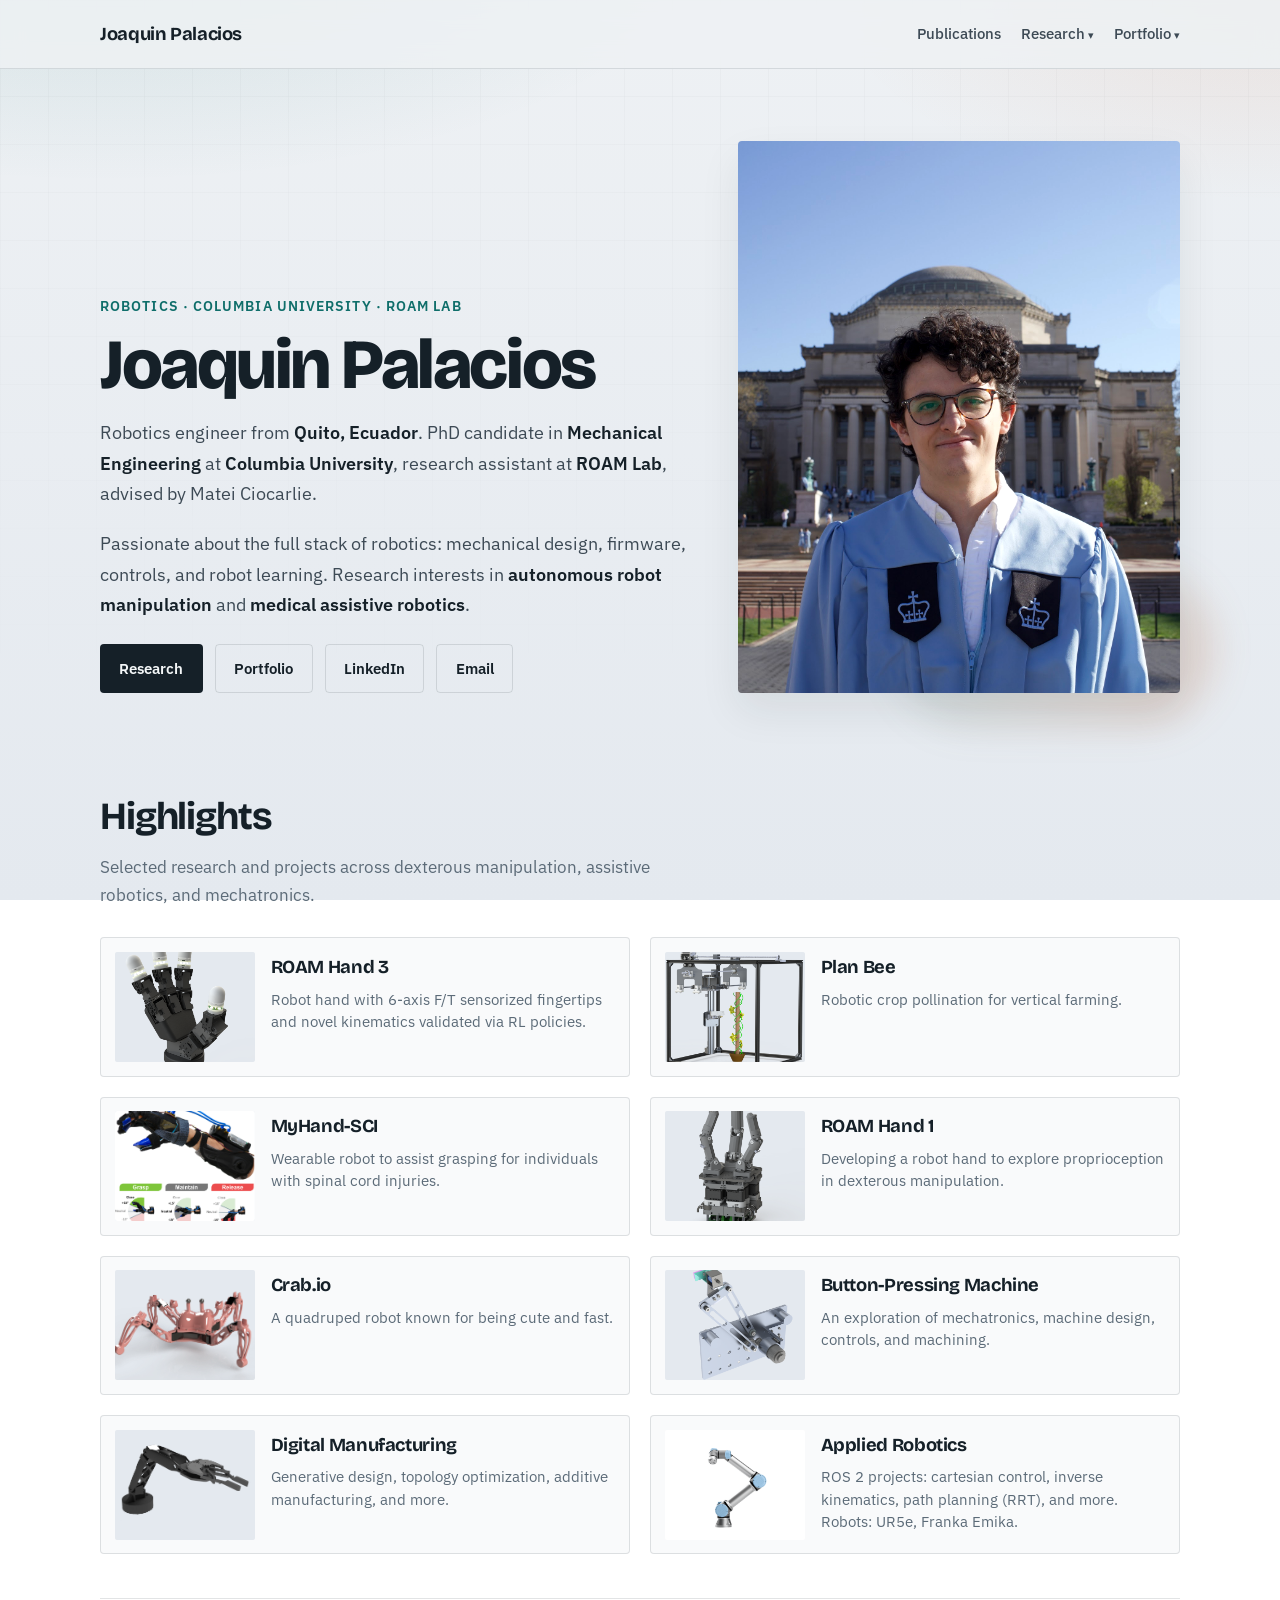
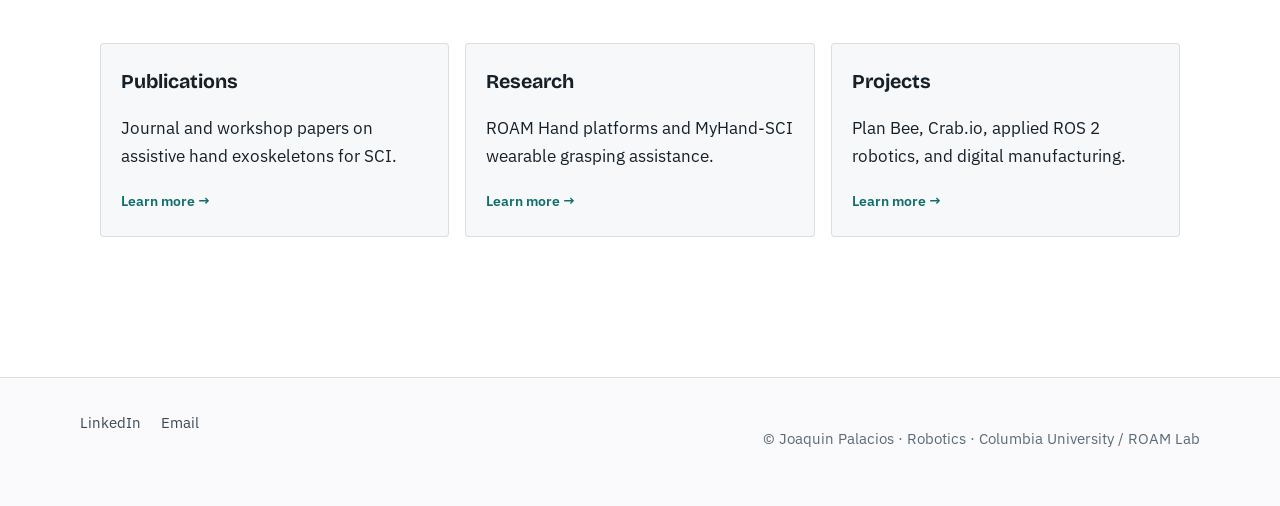
==== index.html @ 30b1e807 "First pass replicating portfolio website." ====
<!DOCTYPE html>
<html lang="en">
<head>
  <meta charset="utf-8">
  <meta name="viewport" content="width=device-width, initial-scale=1">
  <title>Joaquin Palacios — Portfolio</title>
  <meta name="description" content="Portfolio of Joaquin Palacios, robotics PhD candidate at Columbia University ROAM Lab.">
  <link rel="preconnect" href="https://fonts.googleapis.com">
  <link rel="preconnect" href="https://fonts.gstatic.com" crossorigin>
  <link href="https://fonts.googleapis.com/css2?family=Bricolage+Grotesque:opsz,wght@12..96,500..800&family=IBM+Plex+Sans:wght@400;500;600;700&display=swap" rel="stylesheet">
  <link rel="stylesheet" href="./assets/css/styles.css">
</head>
<body>
  <a class="skip-link" href="#content">Skip to content</a>
  <header class="site-header">
    <div class="nav-wrap">
      <a class="brand" href="./">Joaquin Palacios</a>
      <button class="nav-toggle" type="button" aria-expanded="false" aria-controls="site-nav">Menu</button>
      <nav class="nav" id="site-nav" aria-label="Primary">
        <a href="./publications/">Publications</a>
        <details>
          <summary>Research</summary>
          <div class="submenu">
            <a href="./research/">Overview</a>
          <a href="./research/roam-hand-3/">ROAM Hand 3</a>
          <a href="./research/myhand-sci/">MyHand-SCI</a>
          <a href="./research/roam-hand/">ROAM Hand 1</a>
          </div>
        </details>
        <details>
          <summary>Portfolio</summary>
          <div class="submenu">
            <a href="./portfolio/">Overview</a>
          <a href="./portfolio/plan-bee/">Plan Bee</a>
          <a href="./portfolio/crab-io/">Crab.io</a>
          <a href="./portfolio/button-pressing-machine/">Button-Pressing Machine</a>
          <a href="./portfolio/applied-robotics/">Applied Robotics</a>
          <a href="./portfolio/digital-manufacturing/">Digital Manufacturing</a>
          </div>
        </details>
      </nav>
    </div>
  </header>
  <main id="content">

    <section class="hero">
      <div class="hero-copy">
        <p class="eyebrow">Robotics · Columbia University · ROAM Lab</p>
        <h1>Joaquin Palacios</h1>
        <p class="lede">
          Robotics engineer from <strong>Quito, Ecuador</strong>.
          PhD candidate in <strong>Mechanical Engineering</strong> at <strong>Columbia University</strong>,
          research assistant at <strong>ROAM Lab</strong>, advised by Matei Ciocarlie.
        </p>
        <p class="lede">
          Passionate about the full stack of robotics: mechanical design, firmware, controls, and robot learning.
          Research interests in <strong>autonomous robot manipulation</strong> and <strong>medical assistive robotics</strong>.
        </p>
        <div class="hero-actions">
          <a class="btn btn-primary" href="research/">Research</a>
          <a class="btn btn-ghost" href="portfolio/">Portfolio</a>
          <a class="btn btn-ghost" href="https://www.linkedin.com/in/joaquin-b-palacios" rel="noopener noreferrer">LinkedIn</a>
          <a class="btn btn-ghost" href="mailto:joaquin.palacios@columbia.edu">Email</a>
        </div>
      </div>
      <div class="hero-media">
        <img src="media/home/portrait.jpeg" alt="Portrait of Joaquin Palacios">
      </div>
    </section>

    <section class="section">
      <div class="section-head">
        <div>
          <h2>Highlights</h2>
          <p>Selected research and projects across dexterous manipulation, assistive robotics, and mechatronics.</p>
        </div>
      </div>
      <div class="highlight-grid">
      <a class="highlight reveal" href="research/roam-hand-3/">
        <img src="media/home/highlight-roam-hand-3.png" alt="ROAM Hand 3">
        <div>
          <h3>ROAM Hand 3</h3>
          <p>Robot hand with 6-axis F/T sensorized fingertips and novel kinematics validated via RL policies.</p>
        </div>
      </a>
      <a class="highlight reveal" href="portfolio/plan-bee/">
        <img src="media/home/highlight-plan-bee.png" alt="Plan Bee">
        <div>
          <h3>Plan Bee</h3>
          <p>Robotic crop pollination for vertical farming.</p>
        </div>
      </a>
      <a class="highlight reveal" href="research/myhand-sci/">
        <img src="media/home/highlight-myhand-sci.png" alt="MyHand-SCI">
        <div>
          <h3>MyHand-SCI</h3>
          <p>Wearable robot to assist grasping for individuals with spinal cord injuries.</p>
        </div>
      </a>
      <a class="highlight reveal" href="research/roam-hand/">
        <img src="media/home/highlight-roam-hand.png" alt="ROAM Hand 1">
        <div>
          <h3>ROAM Hand 1</h3>
          <p>Developing a robot hand to explore proprioception in dexterous manipulation.</p>
        </div>
      </a>
      <a class="highlight reveal" href="portfolio/crab-io/">
        <img src="media/home/highlight-crab-io.png" alt="Crab.io">
        <div>
          <h3>Crab.io</h3>
          <p>A quadruped robot known for being cute and fast.</p>
        </div>
      </a>
      <a class="highlight reveal" href="portfolio/button-pressing-machine/">
        <img src="media/home/highlight-button-pressing-machine.png" alt="Button-Pressing Machine">
        <div>
          <h3>Button-Pressing Machine</h3>
          <p>An exploration of mechatronics, machine design, controls, and machining.</p>
        </div>
      </a>
      <a class="highlight reveal" href="portfolio/digital-manufacturing/">
        <img src="media/home/highlight-digital-manufacturing.png" alt="Digital Manufacturing">
        <div>
          <h3>Digital Manufacturing</h3>
          <p>Generative design, topology optimization, additive manufacturing, and more.</p>
        </div>
      </a>
      <a class="highlight reveal" href="portfolio/applied-robotics/">
        <img src="media/home/highlight-applied-robotics.png" alt="Applied Robotics">
        <div>
          <h3>Applied Robotics</h3>
          <p>ROS 2 projects: cartesian control, inverse kinematics, path planning (RRT), and more. Robots: UR5e, Franka Emika.</p>
        </div>
      </a>
      </div>
    </section>

    <section class="section">
      <div class="teaser-row">
        <a class="teaser reveal" href="publications/">
          <h3>Publications</h3>
          <p>Journal and workshop papers on assistive hand exoskeletons for SCI.</p>
          <span>Learn more →</span>
        </a>
        <a class="teaser reveal" href="research/">
          <h3>Research</h3>
          <p>ROAM Hand platforms and MyHand-SCI wearable grasping assistance.</p>
          <span>Learn more →</span>
        </a>
        <a class="teaser reveal" href="portfolio/">
          <h3>Projects</h3>
          <p>Plan Bee, Crab.io, applied ROS 2 robotics, and digital manufacturing.</p>
          <span>Learn more →</span>
        </a>
      </div>
    </section>

  </main>
  <footer class="site-footer">
    <div class="footer-inner">
      <div>
        <a href="https://www.linkedin.com/in/joaquin-b-palacios" rel="noopener noreferrer">LinkedIn</a>
        <a href="mailto:joaquin.palacios@columbia.edu">Email</a>
      </div>
      <p>© Joaquin Palacios · Robotics · Columbia University / ROAM Lab</p>
    </div>
  </footer>
  <script src="./assets/js/main.js"></script>
</body>
</html>
---- assets/css/styles.css ----
/* Joaquin Palacios — portfolio */
:root {
  --bg: #eef1f4;
  --bg-deep: #e4e9ef;
  --surface: #f7f8fa;
  --ink: #152028;
  --ink-soft: #3d4a55;
  --muted: #5c6b78;
  --line: rgba(21, 32, 40, 0.12);
  --accent: #0f6e6a;
  --accent-2: #c45c26;
  --accent-soft: rgba(15, 110, 106, 0.12);
  --shadow: 0 18px 40px rgba(21, 32, 40, 0.08);
  --radius: 4px;
  --font-display: "Bricolage Grotesque", "Segoe UI", sans-serif;
  --font-body: "IBM Plex Sans", "Segoe UI", sans-serif;
  --max: 1120px;
  --nav-h: 4.25rem;
}

*,
*::before,
*::after {
  box-sizing: border-box;
}

html {
  scroll-behavior: smooth;
}

body {
  margin: 0;
  font-family: var(--font-body);
  font-size: 1.05rem;
  line-height: 1.65;
  color: var(--ink);
  background:
    radial-gradient(ellipse 90% 55% at 8% -10%, rgba(15, 110, 106, 0.14), transparent 55%),
    radial-gradient(ellipse 70% 45% at 100% 0%, rgba(196, 92, 38, 0.1), transparent 50%),
    linear-gradient(180deg, var(--bg) 0%, var(--bg-deep) 100%);
  background-attachment: fixed;
  min-height: 100vh;
}

body::before {
  content: "";
  position: fixed;
  inset: 0;
  pointer-events: none;
  z-index: 0;
  opacity: 0.35;
  background-image:
    linear-gradient(var(--line) 1px, transparent 1px),
    linear-gradient(90deg, var(--line) 1px, transparent 1px);
  background-size: 48px 48px;
  mask-image: linear-gradient(180deg, rgba(0, 0, 0, 0.55), transparent 85%);
}

img,
video {
  max-width: 100%;
  height: auto;
  display: block;
}

a {
  color: var(--accent);
  text-decoration-thickness: 1px;
  text-underline-offset: 0.18em;
}

a:hover {
  color: var(--ink);
}

.skip-link {
  position: absolute;
  left: -999px;
  top: 0;
  background: var(--ink);
  color: #fff;
  padding: 0.5rem 1rem;
  z-index: 1000;
}

.skip-link:focus {
  left: 1rem;
  top: 1rem;
}

.site-header {
  position: sticky;
  top: 0;
  z-index: 50;
  backdrop-filter: blur(12px);
  background: rgba(238, 241, 244, 0.86);
  border-bottom: 1px solid var(--line);
}

.nav-wrap {
  max-width: var(--max);
  margin: 0 auto;
  padding: 0.85rem 1.25rem;
  display: flex;
  align-items: center;
  justify-content: space-between;
  gap: 1rem;
  min-height: var(--nav-h);
}

.brand {
  font-family: var(--font-display);
  font-weight: 700;
  font-size: 1.15rem;
  letter-spacing: -0.02em;
  color: var(--ink);
  text-decoration: none;
}

.brand:hover {
  color: var(--accent);
}

.nav {
  display: flex;
  align-items: center;
  gap: 0.35rem 1.25rem;
  flex-wrap: wrap;
  justify-content: flex-end;
}

.nav a {
  color: var(--ink-soft);
  text-decoration: none;
  font-size: 0.95rem;
  font-weight: 500;
}

.nav a:hover,
.nav a[aria-current="page"] {
  color: var(--accent);
}

.nav details {
  position: relative;
}

.nav summary {
  list-style: none;
  cursor: pointer;
  color: var(--ink-soft);
  font-size: 0.95rem;
  font-weight: 500;
}

.nav summary::-webkit-details-marker {
  display: none;
}

.nav summary::after {
  content: " ▾";
  font-size: 0.75em;
}

.nav details[open] summary {
  color: var(--accent);
}

.nav .submenu {
  position: absolute;
  right: 0;
  top: calc(100% + 0.5rem);
  min-width: 14rem;
  background: var(--surface);
  border: 1px solid var(--line);
  box-shadow: var(--shadow);
  padding: 0.5rem;
  display: grid;
  gap: 0.15rem;
  z-index: 60;
}

.nav .submenu a {
  padding: 0.45rem 0.65rem;
  border-radius: var(--radius);
}

.nav .submenu a:hover {
  background: var(--accent-soft);
}

.nav-toggle {
  display: none;
  border: 1px solid var(--line);
  background: var(--surface);
  padding: 0.4rem 0.7rem;
  font: inherit;
  cursor: pointer;
}

main {
  position: relative;
  z-index: 1;
  max-width: var(--max);
  margin: 0 auto;
  padding: 2rem 1.25rem 4rem;
}

.hero {
  display: grid;
  grid-template-columns: minmax(0, 1.15fr) minmax(0, 0.85fr);
  gap: 2.5rem;
  align-items: end;
  padding: 1.5rem 0 3rem;
  min-height: min(72vh, 640px);
}

.hero-copy .eyebrow {
  font-size: 0.85rem;
  letter-spacing: 0.08em;
  text-transform: uppercase;
  color: var(--accent);
  font-weight: 600;
  margin: 0 0 0.75rem;
}

.hero h1 {
  font-family: var(--font-display);
  font-size: clamp(2.6rem, 6vw, 4.4rem);
  line-height: 1.02;
  letter-spacing: -0.035em;
  margin: 0 0 1rem;
  font-weight: 800;
}

.hero .lede {
  font-size: 1.15rem;
  color: var(--ink-soft);
  max-width: 38rem;
  margin: 0 0 1.25rem;
}

.hero .lede strong {
  color: var(--ink);
  font-weight: 600;
}

.hero-actions {
  display: flex;
  flex-wrap: wrap;
  gap: 0.75rem;
  margin-top: 1.5rem;
}

.btn {
  display: inline-flex;
  align-items: center;
  gap: 0.4rem;
  padding: 0.7rem 1.15rem;
  border-radius: var(--radius);
  font-weight: 600;
  font-size: 0.95rem;
  text-decoration: none;
  border: 1px solid transparent;
  transition: transform 0.2s ease, background 0.2s ease, color 0.2s ease;
}

.btn:hover {
  transform: translateY(-1px);
}

.btn-primary {
  background: var(--ink);
  color: #f4f7f8;
}

.btn-primary:hover {
  background: var(--accent);
  color: #fff;
}

.btn-ghost {
  background: transparent;
  border-color: var(--line);
  color: var(--ink);
}

.btn-ghost:hover {
  border-color: var(--accent);
  color: var(--accent);
}

.hero-media {
  position: relative;
}

.hero-media img {
  width: 100%;
  aspect-ratio: 4 / 5;
  object-fit: cover;
  border-radius: var(--radius);
  box-shadow: var(--shadow);
  filter: saturate(0.92) contrast(1.04);
}

.hero-media::after {
  content: "";
  position: absolute;
  inset: auto -8% -6% 35%;
  height: 28%;
  background: linear-gradient(120deg, var(--accent-soft), rgba(196, 92, 38, 0.18));
  z-index: -1;
  border-radius: 999px;
  filter: blur(18px);
}

.section {
  padding: 2.75rem 0;
}

.section + .section {
  border-top: 1px solid var(--line);
}

.section-head {
  display: flex;
  justify-content: space-between;
  align-items: end;
  gap: 1rem;
  margin-bottom: 1.75rem;
}

.section-head h2 {
  font-family: var(--font-display);
  font-size: clamp(1.8rem, 3.5vw, 2.4rem);
  letter-spacing: -0.03em;
  margin: 0;
}

.section-head p {
  margin: 0.35rem 0 0;
  color: var(--muted);
  max-width: 36rem;
}

.highlight-grid {
  display: grid;
  grid-template-columns: repeat(2, minmax(0, 1fr));
  gap: 1.25rem;
}

.highlight {
  display: grid;
  grid-template-columns: 140px 1fr;
  gap: 1rem;
  padding: 0.85rem;
  background: rgba(247, 248, 250, 0.72);
  border: 1px solid var(--line);
  border-radius: var(--radius);
  text-decoration: none;
  color: inherit;
  transition: border-color 0.2s ease, transform 0.25s ease, box-shadow 0.25s ease;
}

.highlight:hover {
  border-color: rgba(15, 110, 106, 0.45);
  transform: translateY(-3px);
  box-shadow: var(--shadow);
  color: inherit;
}

.highlight img {
  width: 140px;
  height: 110px;
  object-fit: cover;
  border-radius: 2px;
  background: var(--bg-deep);
}

.highlight h3 {
  font-family: var(--font-display);
  font-size: 1.15rem;
  margin: 0 0 0.35rem;
  letter-spacing: -0.02em;
}

.highlight p {
  margin: 0;
  color: var(--muted);
  font-size: 0.95rem;
  line-height: 1.45;
}

.teaser-row {
  display: grid;
  grid-template-columns: repeat(3, minmax(0, 1fr));
  gap: 1rem;
}

.teaser {
  padding: 1.35rem 1.25rem;
  background: var(--surface);
  border: 1px solid var(--line);
  border-radius: var(--radius);
  text-decoration: none;
  color: inherit;
  transition: transform 0.2s ease, border-color 0.2s ease;
}

.teaser:hover {
  transform: translateY(-2px);
  border-color: var(--accent);
  color: inherit;
}

.teaser h3 {
  font-family: var(--font-display);
  margin: 0 0 0.4rem;
}

.teaser span {
  color: var(--accent);
  font-weight: 600;
  font-size: 0.9rem;
}

.page-hero {
  padding: 1rem 0 2rem;
}

.page-hero .crumb {
  font-size: 0.85rem;
  color: var(--muted);
  margin-bottom: 0.75rem;
}

.page-hero .crumb a {
  color: var(--muted);
  text-decoration: none;
}

.page-hero .crumb a:hover {
  color: var(--accent);
}

.page-hero h1 {
  font-family: var(--font-display);
  font-size: clamp(2rem, 4.5vw, 3.2rem);
  letter-spacing: -0.03em;
  margin: 0 0 0.75rem;
  line-height: 1.1;
}

.page-hero .tagline {
  font-size: 1.15rem;
  color: var(--ink-soft);
  max-width: 42rem;
  margin: 0;
}

.meta-grid {
  display: grid;
  grid-template-columns: repeat(auto-fit, minmax(180px, 1fr));
  gap: 0.85rem;
  margin: 1.75rem 0 2rem;
}

.meta {
  padding: 0.85rem 1rem;
  background: rgba(247, 248, 250, 0.8);
  border-left: 3px solid var(--accent);
}

.meta dt {
  font-size: 0.75rem;
  text-transform: uppercase;
  letter-spacing: 0.06em;
  color: var(--muted);
  margin: 0 0 0.25rem;
}

.meta dd {
  margin: 0;
  font-weight: 550;
  color: var(--ink);
  font-size: 0.95rem;
}

.prose {
  max-width: 44rem;
}

.prose h2 {
  font-family: var(--font-display);
  letter-spacing: -0.02em;
  margin: 2rem 0 0.75rem;
  font-size: 1.45rem;
}

.prose p,
.prose li {
  color: var(--ink-soft);
}

.prose ul {
  padding-left: 1.2rem;
}

.gallery {
  display: grid;
  grid-template-columns: repeat(auto-fit, minmax(240px, 1fr));
  gap: 1rem;
  margin: 1.5rem 0 2rem;
}

.gallery figure {
  margin: 0;
  background: var(--surface);
  border: 1px solid var(--line);
  border-radius: var(--radius);
  overflow: hidden;
}

.gallery img,
.gallery video {
  width: 100%;
  aspect-ratio: 4 / 3;
  object-fit: cover;
  background: #d8dee5;
}

.gallery figcaption {
  padding: 0.65rem 0.8rem;
  font-size: 0.85rem;
  color: var(--muted);
}

.gallery.wide img,
.gallery.wide video {
  aspect-ratio: 16 / 10;
}

.project-list {
  display: grid;
  gap: 1rem;
}

.project-row {
  display: grid;
  grid-template-columns: 200px 1fr auto;
  gap: 1.25rem;
  align-items: center;
  padding: 0.85rem;
  background: rgba(247, 248, 250, 0.75);
  border: 1px solid var(--line);
  border-radius: var(--radius);
  text-decoration: none;
  color: inherit;
  transition: transform 0.2s ease, border-color 0.2s ease;
}

.project-row:hover {
  transform: translateY(-2px);
  border-color: rgba(15, 110, 106, 0.4);
  color: inherit;
}

.project-row img {
  width: 200px;
  height: 130px;
  object-fit: cover;
  border-radius: 2px;
}

.project-row h2 {
  font-family: var(--font-display);
  font-size: 1.35rem;
  margin: 0 0 0.35rem;
}

.project-row p {
  margin: 0;
  color: var(--muted);
}

.project-row .year {
  color: var(--accent);
  font-weight: 650;
  font-size: 0.9rem;
}

.pub {
  padding: 1.25rem 0;
  border-bottom: 1px solid var(--line);
}

.pub:last-child {
  border-bottom: 0;
}

.pub .year-label {
  font-size: 0.8rem;
  letter-spacing: 0.06em;
  text-transform: uppercase;
  color: var(--accent);
  font-weight: 650;
  margin-bottom: 0.35rem;
}

.pub h3 {
  font-family: var(--font-display);
  font-size: 1.25rem;
  margin: 0 0 0.5rem;
  letter-spacing: -0.02em;
  line-height: 1.3;
}

.pub .authors {
  color: var(--muted);
  margin: 0 0 0.35rem;
  font-size: 0.95rem;
}

.pub .venue {
  margin: 0 0 0.75rem;
  font-weight: 550;
}

.pub-links {
  display: flex;
  flex-wrap: wrap;
  gap: 0.75rem;
}

.site-footer {
  position: relative;
  z-index: 1;
  border-top: 1px solid var(--line);
  margin-top: 2rem;
  padding: 2rem 1.25rem 2.5rem;
  background: rgba(247, 248, 250, 0.65);
}

.footer-inner {
  max-width: var(--max);
  margin: 0 auto;
  display: flex;
  flex-wrap: wrap;
  justify-content: space-between;
  gap: 1rem;
  color: var(--muted);
  font-size: 0.95rem;
}

.footer-inner a {
  color: var(--ink-soft);
  text-decoration: none;
  margin-right: 1rem;
}

.footer-inner a:hover {
  color: var(--accent);
}

.reveal {
  opacity: 0;
  transform: translateY(16px);
  transition: opacity 0.7s ease, transform 0.7s ease;
}

.reveal.is-visible {
  opacity: 1;
  transform: none;
}

.hero-copy,
.hero-media {
  animation: rise 0.9s ease both;
}

.hero-media {
  animation-delay: 0.12s;
}

@keyframes rise {
  from {
    opacity: 0;
    transform: translateY(18px);
  }
  to {
    opacity: 1;
    transform: none;
  }
}

@media (max-width: 860px) {
  .hero {
    grid-template-columns: 1fr;
    min-height: auto;
    gap: 1.75rem;
  }

  .hero-media {
    order: -1;
    max-width: 320px;
  }

  .hero-media img {
    aspect-ratio: 1;
  }

  .highlight-grid {
    grid-template-columns: 1fr;
  }

  .highlight {
    grid-template-columns: 110px 1fr;
  }

  .highlight img {
    width: 110px;
    height: 90px;
  }

  .teaser-row {
    grid-template-columns: 1fr;
  }

  .project-row {
    grid-template-columns: 1fr;
  }

  .project-row img {
    width: 100%;
    height: 180px;
  }

  .project-row .year {
    justify-self: start;
  }

  .nav-toggle {
    display: inline-flex;
  }

  .nav {
    display: none;
    width: 100%;
    flex-direction: column;
    align-items: stretch;
    padding-bottom: 0.75rem;
  }

  .nav.is-open {
    display: flex;
  }

  .nav-wrap {
    flex-wrap: wrap;
  }

  .nav .submenu {
    position: static;
    box-shadow: none;
    border: 0;
    background: transparent;
    padding-left: 0.5rem;
  }
}

@media (prefers-reduced-motion: reduce) {
  *,
  *::before,
  *::after {
    animation: none !important;
    transition: none !important;
  }

  .reveal {
    opacity: 1;
    transform: none;
  }
}
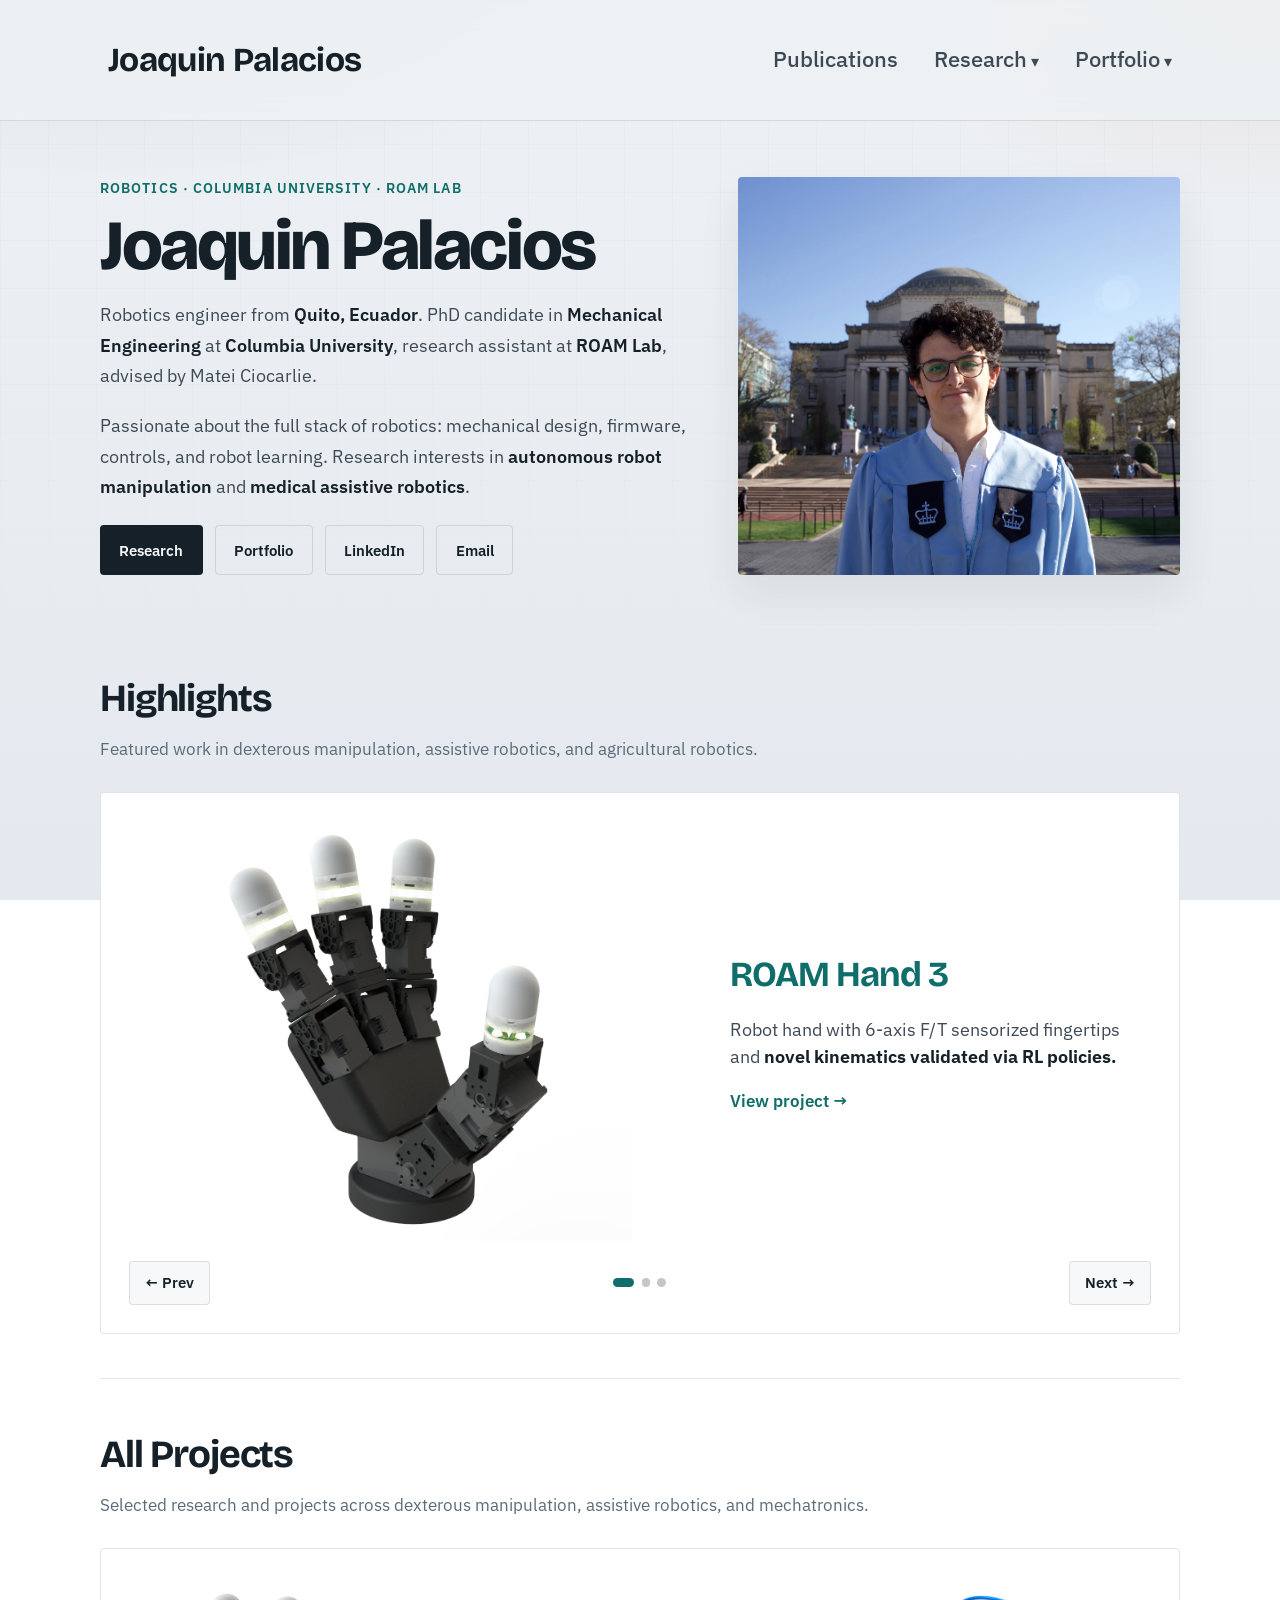
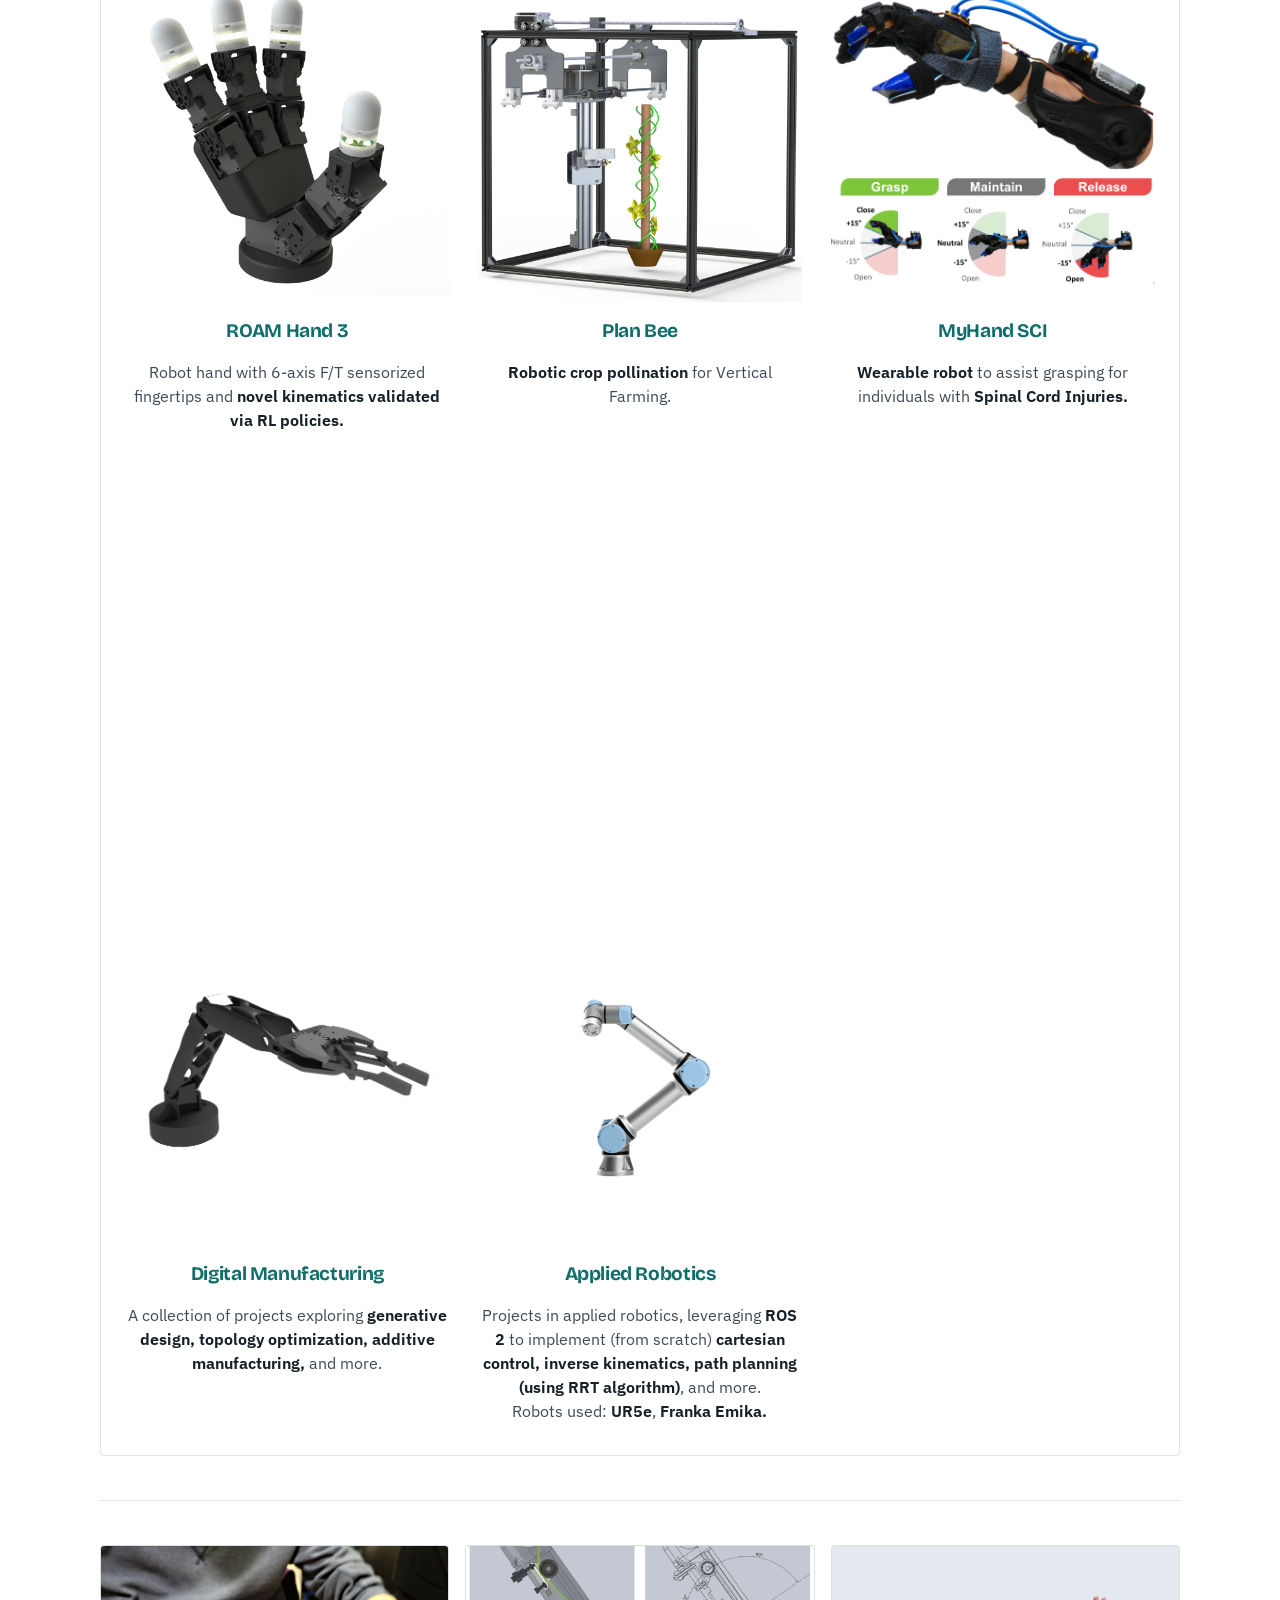
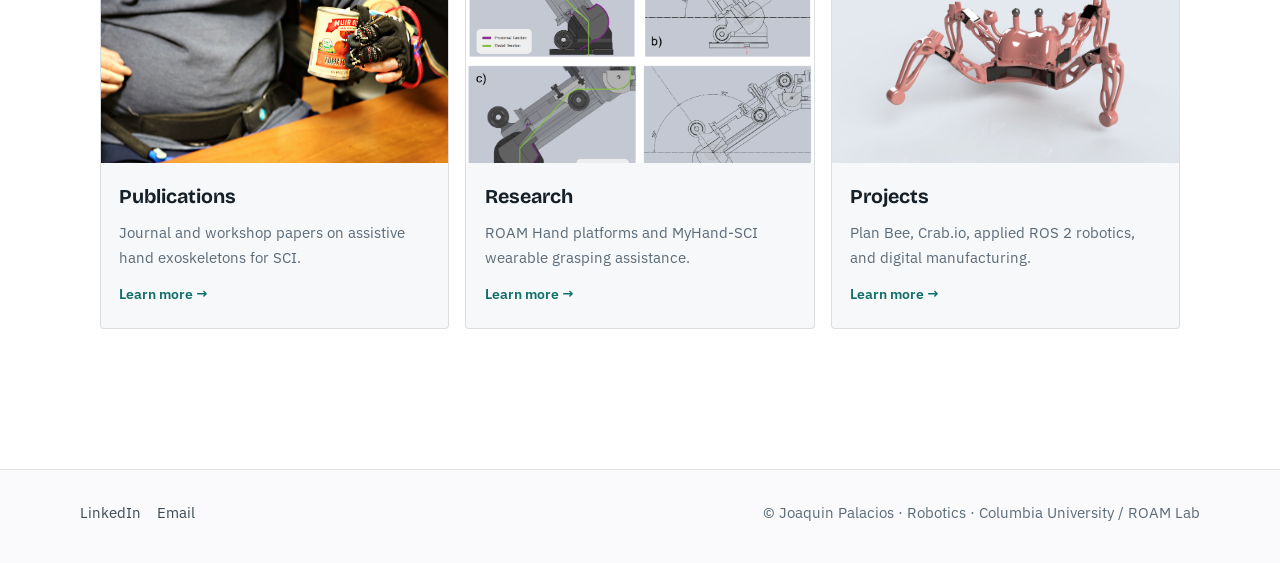
==== commit 48a23f18: "Improving croppings and aesthetics." ====
--- a/index.html
+++ b/index.html
@@ -72,65 +72,111 @@
       <div class="section-head">
         <div>
           <h2>Highlights</h2>
+          <p>Featured work in dexterous manipulation, assistive robotics, and agricultural robotics.</p>
+        </div>
+      </div>
+      <div class="feature-carousel reveal" data-carousel>
+        <div class="feature-track">
+        <a class="feature-slide is-active" href="research/roam-hand-3/" data-index="0">
+          <img src="media/home/highlight-roam-hand-3.png" alt="ROAM Hand 3">
+          <div class="feature-copy">
+            <h3>ROAM Hand 3</h3>
+            <p>Robot hand with 6-axis F/T sensorized fingertips and <strong>novel kinematics validated via RL policies.</strong></p>
+            <span class="feature-link">View project →</span>
+          </div>
+        </a>
+        <a class="feature-slide" href="research/myhand-sci/" data-index="1">
+          <img src="media/home/highlight-myhand-sci.png" alt="MyHand SCI">
+          <div class="feature-copy">
+            <h3>MyHand SCI</h3>
+            <p><strong>Wearable robot</strong> to assist grasping for individuals with <strong>Spinal Cord Injuries.</strong></p>
+            <span class="feature-link">View project →</span>
+          </div>
+        </a>
+        <a class="feature-slide" href="portfolio/plan-bee/" data-index="2">
+          <img src="media/home/highlight-plan-bee.png" alt="Plan Bee">
+          <div class="feature-copy">
+            <h3>Plan Bee</h3>
+            <p><strong>Robotic crop pollination</strong> for Vertical Farming.</p>
+            <span class="feature-link">View project →</span>
+          </div>
+        </a>
+        </div>
+        <div class="feature-nav">
+          <button class="feature-btn" type="button" data-carousel-prev aria-label="Previous highlight">← Prev</button>
+          <div class="feature-dots" data-carousel-dots>
+          <button type="button" aria-label="Show slide 1" class="is-active" data-index="0"></button>
+          <button type="button" aria-label="Show slide 2" data-index="1"></button>
+          <button type="button" aria-label="Show slide 3" data-index="2"></button>
+          </div>
+          <button class="feature-btn" type="button" data-carousel-next aria-label="Next highlight">Next →</button>
+        </div>
+      </div>
+    </section>
+
+    <section class="section">
+      <div class="section-head">
+        <div>
+          <h2>All Projects</h2>
           <p>Selected research and projects across dexterous manipulation, assistive robotics, and mechatronics.</p>
         </div>
       </div>
-      <div class="highlight-grid">
-      <a class="highlight reveal" href="research/roam-hand-3/">
-        <img src="media/home/highlight-roam-hand-3.png" alt="ROAM Hand 3">
-        <div>
-          <h3>ROAM Hand 3</h3>
-          <p>Robot hand with 6-axis F/T sensorized fingertips and novel kinematics validated via RL policies.</p>
-        </div>
-      </a>
-      <a class="highlight reveal" href="portfolio/plan-bee/">
-        <img src="media/home/highlight-plan-bee.png" alt="Plan Bee">
-        <div>
-          <h3>Plan Bee</h3>
-          <p>Robotic crop pollination for vertical farming.</p>
-        </div>
-      </a>
-      <a class="highlight reveal" href="research/myhand-sci/">
-        <img src="media/home/highlight-myhand-sci.png" alt="MyHand-SCI">
-        <div>
-          <h3>MyHand-SCI</h3>
-          <p>Wearable robot to assist grasping for individuals with spinal cord injuries.</p>
-        </div>
-      </a>
-      <a class="highlight reveal" href="research/roam-hand/">
-        <img src="media/home/highlight-roam-hand.png" alt="ROAM Hand 1">
-        <div>
-          <h3>ROAM Hand 1</h3>
-          <p>Developing a robot hand to explore proprioception in dexterous manipulation.</p>
-        </div>
-      </a>
-      <a class="highlight reveal" href="portfolio/crab-io/">
-        <img src="media/home/highlight-crab-io.png" alt="Crab.io">
-        <div>
-          <h3>Crab.io</h3>
-          <p>A quadruped robot known for being cute and fast.</p>
-        </div>
-      </a>
-      <a class="highlight reveal" href="portfolio/button-pressing-machine/">
-        <img src="media/home/highlight-button-pressing-machine.png" alt="Button-Pressing Machine">
-        <div>
-          <h3>Button-Pressing Machine</h3>
-          <p>An exploration of mechatronics, machine design, controls, and machining.</p>
-        </div>
-      </a>
-      <a class="highlight reveal" href="portfolio/digital-manufacturing/">
-        <img src="media/home/highlight-digital-manufacturing.png" alt="Digital Manufacturing">
-        <div>
-          <h3>Digital Manufacturing</h3>
-          <p>Generative design, topology optimization, additive manufacturing, and more.</p>
-        </div>
-      </a>
-      <a class="highlight reveal" href="portfolio/applied-robotics/">
-        <img src="media/home/highlight-applied-robotics.png" alt="Applied Robotics">
-        <div>
-          <h3>Applied Robotics</h3>
-          <p>ROS 2 projects: cartesian control, inverse kinematics, path planning (RRT), and more. Robots: UR5e, Franka Emika.</p>
-        </div>
+      <div class="project-grid">
+      <a class="project-card reveal" href="research/roam-hand-3/">
+        <div class="project-media">
+          <img src="media/home/highlight-roam-hand-3.png" alt="ROAM Hand 3">
+        </div>
+        <h3>ROAM Hand 3</h3>
+        <p>Robot hand with 6-axis F/T sensorized fingertips and <strong>novel kinematics validated via RL policies.</strong></p>
+      </a>
+      <a class="project-card reveal" href="portfolio/plan-bee/">
+        <div class="project-media">
+          <img src="media/home/highlight-plan-bee.png" alt="Plan Bee">
+        </div>
+        <h3>Plan Bee</h3>
+        <p><strong>Robotic crop pollination</strong> for Vertical Farming.</p>
+      </a>
+      <a class="project-card reveal" href="research/myhand-sci/">
+        <div class="project-media">
+          <img src="media/home/highlight-myhand-sci.png" alt="MyHand SCI">
+        </div>
+        <h3>MyHand SCI</h3>
+        <p><strong>Wearable robot</strong> to assist grasping for individuals with <strong>Spinal Cord Injuries.</strong></p>
+      </a>
+      <a class="project-card reveal" href="research/roam-hand/">
+        <div class="project-media">
+          <img src="media/home/highlight-roam-hand.png" alt="ROAM Hand 1">
+        </div>
+        <h3>ROAM Hand 1</h3>
+        <p>Developing a <strong>robot hand</strong> to explore proprioception in <strong>dexterous manipulation.</strong></p>
+      </a>
+      <a class="project-card reveal" href="portfolio/crab-io/">
+        <div class="project-media">
+          <img src="media/home/highlight-crab-io.png" alt="Crab.io">
+        </div>
+        <h3>Crab.io</h3>
+        <p>A <strong>quadruped robot</strong> known for being cute and fast!</p>
+      </a>
+      <a class="project-card reveal" href="portfolio/button-pressing-machine/">
+        <div class="project-media">
+          <img src="media/home/highlight-button-pressing-machine.png" alt="Button-Pressing Machine">
+        </div>
+        <h3>Button-Pressing Machine</h3>
+        <p>An exploration of <strong>mechatronics, machine design, controls,</strong> and <strong>machining.</strong></p>
+      </a>
+      <a class="project-card reveal" href="portfolio/digital-manufacturing/">
+        <div class="project-media">
+          <img src="media/home/highlight-digital-manufacturing.png" alt="Digital Manufacturing">
+        </div>
+        <h3>Digital Manufacturing</h3>
+        <p>A collection of projects exploring <strong>generative design, topology optimization, additive manufacturing,</strong> and more.</p>
+      </a>
+      <a class="project-card reveal" href="portfolio/applied-robotics/">
+        <div class="project-media">
+          <img src="media/home/highlight-applied-robotics.png" alt="Applied Robotics">
+        </div>
+        <h3>Applied Robotics</h3>
+        <p>Projects in applied robotics, leveraging <strong>ROS 2</strong> to implement (from scratch) <strong>cartesian control, inverse kinematics, path planning (using RRT algorithm)</strong>, and more.<br>Robots used: <strong>UR5e</strong>, <strong>Franka Emika.</strong></p>
       </a>
       </div>
     </section>
@@ -138,19 +184,28 @@
     <section class="section">
       <div class="teaser-row">
         <a class="teaser reveal" href="publications/">
-          <h3>Publications</h3>
-          <p>Journal and workshop papers on assistive hand exoskeletons for SCI.</p>
-          <span>Learn more →</span>
+          <img class="teaser-thumb" src="media/home/cover-myhand-sci.jpg" alt="">
+          <div class="teaser-body">
+            <h3>Publications</h3>
+            <p>Journal and workshop papers on assistive hand exoskeletons for SCI.</p>
+            <span>Learn more →</span>
+          </div>
         </a>
         <a class="teaser reveal" href="research/">
-          <h3>Research</h3>
-          <p>ROAM Hand platforms and MyHand-SCI wearable grasping assistance.</p>
-          <span>Learn more →</span>
+          <img class="teaser-thumb" src="media/home/cover-roam-hand.png" alt="">
+          <div class="teaser-body">
+            <h3>Research</h3>
+            <p>ROAM Hand platforms and MyHand-SCI wearable grasping assistance.</p>
+            <span>Learn more →</span>
+          </div>
         </a>
         <a class="teaser reveal" href="portfolio/">
-          <h3>Projects</h3>
-          <p>Plan Bee, Crab.io, applied ROS 2 robotics, and digital manufacturing.</p>
-          <span>Learn more →</span>
+          <img class="teaser-thumb" src="media/home/cover-crab-io.png" alt="">
+          <div class="teaser-body">
+            <h3>Projects</h3>
+            <p>Plan Bee, Crab.io, applied ROS 2 robotics, and digital manufacturing.</p>
+            <span>Learn more →</span>
+          </div>
         </a>
       </div>
     </section>
--- a/assets/css/styles.css
+++ b/assets/css/styles.css
@@ -15,7 +15,44 @@
   --font-display: "Bricolage Grotesque", "Segoe UI", sans-serif;
   --font-body: "IBM Plex Sans", "Segoe UI", sans-serif;
   --max: 1120px;
-  --nav-h: 4.25rem;
+
+  /* —— Top menu bar (tune these) ——
+     Try: compact  --nav-h: 4rem;  --nav-brand-size: 1.2rem;  --nav-link-size: 1rem;
+          current  values below
+          large    --nav-h: 6rem;  --nav-brand-size: 1.75rem; --nav-link-size: 1.2rem;
+  */
+  --nav-h: 7.5rem;               /* bar min-height */
+  --nav-pad-y: 1.75rem;          /* vertical padding inside bar */
+  --nav-pad-x: 1.75rem;          /* horizontal padding */
+  --nav-brand-size: 2.1rem;      /* “Joaquin Palacios” size */
+  --nav-link-size: 1.35rem;      /* Publications / Research / Portfolio */
+  --nav-link-gap: 2.25rem;       /* space between nav items */
+  --nav-submenu-min: 17rem;      /* dropdown width */
+
+  /* —— Hero portrait crop (tune these) ——
+     Photo height matches the text column on desktop.
+     object-position y = 50% crops equally from top & bottom.
+       lower % (e.g. 40%) → show more of the top
+       higher % (e.g. 60%) → show more of the bottom
+     zoom > 1 crops in tighter (more equal top/bottom trim).
+  */
+  --hero-photo-focus-y: 50%;     /* vertical focus / crop balance */
+  --hero-photo-focus-x: 50%;     /* horizontal focus */
+  --hero-photo-zoom: 1;          /* 1 = fit cover; try 1.08–1.2 for tighter crop */
+  --hero-photo-col: 0.85fr;      /* width of photo column vs text (1.15fr) */
+
+  /* —— All Projects grid (tune these) ——
+     Original site: 3 columns, large images above centered captions.
+  */
+  --project-cols: 3;
+  --project-gap: 1.75rem;
+  --project-img-ratio: 1 / 1;    /* fixed image box so text lines up across a row */
+  --project-title-size: 1.2rem;
+  --project-body-size: 1rem;
+
+  /* —— Highlights carousel —— */
+  --feature-img-max-h: 420px;
+  --feature-pad: 1.75rem;
 }
 
 *,
@@ -100,21 +137,22 @@
 .nav-wrap {
   max-width: var(--max);
   margin: 0 auto;
-  padding: 0.85rem 1.25rem;
+  padding: var(--nav-pad-y) var(--nav-pad-x);
   display: flex;
   align-items: center;
   justify-content: space-between;
-  gap: 1rem;
+  gap: 1.25rem;
   min-height: var(--nav-h);
 }
 
 .brand {
   font-family: var(--font-display);
   font-weight: 700;
-  font-size: 1.15rem;
+  font-size: var(--nav-brand-size);
   letter-spacing: -0.02em;
   color: var(--ink);
   text-decoration: none;
+  line-height: 1.15;
 }
 
 .brand:hover {
@@ -124,7 +162,7 @@
 .nav {
   display: flex;
   align-items: center;
-  gap: 0.35rem 1.25rem;
+  gap: 0.4rem var(--nav-link-gap);
   flex-wrap: wrap;
   justify-content: flex-end;
 }
@@ -132,7 +170,7 @@
 .nav a {
   color: var(--ink-soft);
   text-decoration: none;
-  font-size: 0.95rem;
+  font-size: var(--nav-link-size);
   font-weight: 500;
 }
 
@@ -149,7 +187,7 @@
   list-style: none;
   cursor: pointer;
   color: var(--ink-soft);
-  font-size: 0.95rem;
+  font-size: var(--nav-link-size);
   font-weight: 500;
 }
 
@@ -170,18 +208,19 @@
   position: absolute;
   right: 0;
   top: calc(100% + 0.5rem);
-  min-width: 14rem;
+  min-width: var(--nav-submenu-min);
   background: var(--surface);
   border: 1px solid var(--line);
   box-shadow: var(--shadow);
-  padding: 0.5rem;
+  padding: 0.55rem;
   display: grid;
   gap: 0.15rem;
   z-index: 60;
 }
 
 .nav .submenu a {
-  padding: 0.45rem 0.65rem;
+  font-size: calc(var(--nav-link-size) * 0.95);
+  padding: 0.5rem 0.7rem;
   border-radius: var(--radius);
 }
 
@@ -208,11 +247,10 @@
 
 .hero {
   display: grid;
-  grid-template-columns: minmax(0, 1.15fr) minmax(0, 0.85fr);
+  grid-template-columns: minmax(0, 1.15fr) minmax(0, var(--hero-photo-col));
   gap: 2.5rem;
-  align-items: end;
+  align-items: stretch; /* photo column matches text column height */
   padding: 1.5rem 0 3rem;
-  min-height: min(72vh, 640px);
 }
 
 .hero-copy .eyebrow {
@@ -292,14 +330,19 @@
 
 .hero-media {
   position: relative;
+  min-height: 0;
+  overflow: hidden;
+  border-radius: var(--radius);
+  box-shadow: var(--shadow);
 }
 
 .hero-media img {
   width: 100%;
-  aspect-ratio: 4 / 5;
+  height: 100%;
   object-fit: cover;
-  border-radius: var(--radius);
-  box-shadow: var(--shadow);
+  object-position: var(--hero-photo-focus-x) var(--hero-photo-focus-y);
+  transform: scale(var(--hero-photo-zoom));
+  transform-origin: var(--hero-photo-focus-x) var(--hero-photo-focus-y);
   filter: saturate(0.92) contrast(1.04);
 }
 
@@ -340,55 +383,201 @@
 .section-head p {
   margin: 0.35rem 0 0;
   color: var(--muted);
-  max-width: 36rem;
-}
-
-.highlight-grid {
-  display: grid;
-  grid-template-columns: repeat(2, minmax(0, 1fr));
-  gap: 1.25rem;
-}
-
-.highlight {
-  display: grid;
-  grid-template-columns: 140px 1fr;
-  gap: 1rem;
-  padding: 0.85rem;
-  background: rgba(247, 248, 250, 0.72);
+  max-width: none; /* full content width; set e.g. 36rem to constrain */
+}
+
+/* Featured Highlights carousel */
+.feature-carousel {
+  position: relative;
+  background: #fff;
   border: 1px solid var(--line);
   border-radius: var(--radius);
+  padding: var(--feature-pad);
+  overflow: hidden;
+}
+
+.feature-track {
+  position: relative;
+  min-height: 280px;
+}
+
+.feature-slide {
+  display: none;
+  grid-template-columns: minmax(0, 1.15fr) minmax(0, 0.85fr);
+  gap: 2rem;
+  align-items: center;
   text-decoration: none;
   color: inherit;
-  transition: border-color 0.2s ease, transform 0.25s ease, box-shadow 0.25s ease;
-}
-
-.highlight:hover {
-  border-color: rgba(15, 110, 106, 0.45);
-  transform: translateY(-3px);
-  box-shadow: var(--shadow);
+}
+
+.feature-slide.is-active {
+  display: grid;
+  animation: feature-in 0.45s ease;
+}
+
+@keyframes feature-in {
+  from {
+    opacity: 0;
+    transform: translateX(12px);
+  }
+  to {
+    opacity: 1;
+    transform: none;
+  }
+}
+
+.feature-slide img {
+  width: 100%;
+  max-height: var(--feature-img-max-h);
+  object-fit: contain;
+  background: #fff;
+}
+
+.feature-copy h3 {
+  font-family: var(--font-display);
+  font-size: clamp(1.6rem, 3vw, 2.2rem);
+  letter-spacing: -0.03em;
+  margin: 0 0 0.75rem;
+  color: var(--accent);
+}
+
+.feature-slide:hover .feature-copy h3 {
+  color: var(--ink);
+}
+
+.feature-copy p {
+  margin: 0;
+  color: var(--ink-soft);
+  font-size: 1.1rem;
+  line-height: 1.55;
+}
+
+.feature-copy p strong {
+  color: var(--ink);
+  font-weight: 650;
+}
+
+.feature-copy .feature-link {
+  display: inline-block;
+  margin-top: 1.1rem;
+  color: var(--accent);
+  font-weight: 600;
+}
+
+.feature-nav {
+  display: flex;
+  align-items: center;
+  justify-content: space-between;
+  gap: 1rem;
+  margin-top: 1.25rem;
+}
+
+.feature-btn {
+  appearance: none;
+  border: 1px solid var(--line);
+  background: var(--surface);
+  color: var(--ink);
+  font: inherit;
+  font-weight: 600;
+  font-size: 0.95rem;
+  padding: 0.55rem 0.95rem;
+  border-radius: var(--radius);
+  cursor: pointer;
+  transition: border-color 0.2s ease, background 0.2s ease;
+}
+
+.feature-btn:hover {
+  border-color: var(--accent);
+  background: #fff;
+}
+
+.feature-dots {
+  display: flex;
+  gap: 0.45rem;
+  align-items: center;
+}
+
+.feature-dots button {
+  width: 0.55rem;
+  height: 0.55rem;
+  border-radius: 999px;
+  border: 0;
+  padding: 0;
+  background: rgba(21, 32, 40, 0.25);
+  cursor: pointer;
+}
+
+.feature-dots button.is-active {
+  background: var(--accent);
+  width: 1.35rem;
+}
+
+/* All Projects grid */
+.project-grid {
+  display: grid;
+  grid-template-columns: repeat(var(--project-cols), minmax(0, 1fr));
+  gap: var(--project-gap);
+  align-items: stretch;
+  background: #fff;
+  padding: 1.75rem 1.5rem 2rem;
+  border-radius: var(--radius);
+  border: 1px solid var(--line);
+}
+
+.project-card {
+  display: grid;
+  grid-template-rows: auto auto 1fr;
+  gap: 0.85rem;
+  text-decoration: none;
   color: inherit;
-}
-
-.highlight img {
-  width: 140px;
-  height: 110px;
-  object-fit: cover;
-  border-radius: 2px;
-  background: var(--bg-deep);
-}
-
-.highlight h3 {
+  text-align: center;
+  transition: transform 0.25s ease;
+}
+
+.project-card:hover {
+  transform: translateY(-4px);
+  color: inherit;
+}
+
+.project-media {
+  aspect-ratio: var(--project-img-ratio);
+  display: flex;
+  align-items: center;
+  justify-content: center;
+  background: #fff;
+}
+
+.project-media img {
+  max-width: 100%;
+  max-height: 100%;
+  width: auto;
+  height: auto;
+  object-fit: contain;
+}
+
+.project-card h3 {
   font-family: var(--font-display);
-  font-size: 1.15rem;
-  margin: 0 0 0.35rem;
+  font-size: var(--project-title-size);
+  margin: 0;
   letter-spacing: -0.02em;
-}
-
-.highlight p {
+  color: var(--accent);
+  min-height: 1.35em; /* keep titles aligned across the row */
+}
+
+.project-card:hover h3 {
+  color: var(--ink);
+}
+
+.project-card p {
   margin: 0;
-  color: var(--muted);
-  font-size: 0.95rem;
-  line-height: 1.45;
+  color: var(--ink-soft);
+  font-size: var(--project-body-size);
+  line-height: 1.5;
+}
+
+.project-card p strong {
+  color: var(--ink);
+  font-weight: 650;
 }
 
 .teaser-row {
@@ -398,7 +587,10 @@
 }
 
 .teaser {
-  padding: 1.35rem 1.25rem;
+  display: flex;
+  flex-direction: column;
+  padding: 0;
+  overflow: hidden;
   background: var(--surface);
   border: 1px solid var(--line);
   border-radius: var(--radius);
@@ -413,9 +605,27 @@
   color: inherit;
 }
 
+.teaser-thumb {
+  display: block;
+  width: 100%;
+  aspect-ratio: 16 / 10;
+  object-fit: cover;
+  background: var(--bg-deep);
+}
+
+.teaser-body {
+  padding: 1.1rem 1.15rem 1.25rem;
+}
+
 .teaser h3 {
   font-family: var(--font-display);
   margin: 0 0 0.4rem;
+}
+
+.teaser p {
+  margin: 0 0 0.65rem;
+  color: var(--muted);
+  font-size: 0.95rem;
 }
 
 .teaser span {
@@ -590,12 +800,36 @@
 }
 
 .pub {
-  padding: 1.25rem 0;
+  display: grid;
+  grid-template-columns: minmax(140px, 220px) minmax(0, 1fr);
+  gap: 1.25rem 1.5rem;
+  align-items: start;
+  padding: 1.35rem 0;
   border-bottom: 1px solid var(--line);
 }
 
 .pub:last-child {
   border-bottom: 0;
+}
+
+.pub-thumb {
+  margin: 0;
+  background: #fff;
+  border: 1px solid var(--line);
+  border-radius: var(--radius);
+  overflow: hidden;
+}
+
+.pub-thumb img {
+  width: 100%;
+  aspect-ratio: 1;
+  object-fit: contain;
+  display: block;
+  background: #fff;
+}
+
+.pub-body {
+  min-width: 0;
 }
 
 .pub .year-label {
@@ -630,6 +864,16 @@
   display: flex;
   flex-wrap: wrap;
   gap: 0.75rem;
+}
+
+@media (max-width: 640px) {
+  .pub {
+    grid-template-columns: 1fr;
+  }
+
+  .pub-thumb {
+    max-width: 220px;
+  }
 }
 
 .site-footer {
@@ -647,15 +891,29 @@
   display: flex;
   flex-wrap: wrap;
   justify-content: space-between;
+  align-items: center; /* vertically align left links with right credit */
   gap: 1rem;
   color: var(--muted);
   font-size: 0.95rem;
+  line-height: 1.4;
+}
+
+.footer-inner > div,
+.footer-inner > p {
+  margin: 0;
+  display: flex;
+  align-items: center;
+  min-height: 1.4em;
 }
 
 .footer-inner a {
   color: var(--ink-soft);
   text-decoration: none;
   margin-right: 1rem;
+}
+
+.footer-inner a:last-child {
+  margin-right: 0;
 }
 
 .footer-inner a:hover {
@@ -703,23 +961,32 @@
   .hero-media {
     order: -1;
     max-width: 320px;
+    aspect-ratio: 1;
+    align-self: start;
   }
 
   .hero-media img {
-    aspect-ratio: 1;
-  }
-
-  .highlight-grid {
+    height: 100%;
+  }
+
+  .feature-slide {
     grid-template-columns: 1fr;
-  }
-
-  .highlight {
-    grid-template-columns: 110px 1fr;
-  }
-
-  .highlight img {
-    width: 110px;
-    height: 90px;
+    gap: 1.25rem;
+    text-align: center;
+  }
+
+  .feature-slide img {
+    max-height: 280px;
+  }
+
+  .project-grid {
+    grid-template-columns: 1fr;
+  }
+
+  .project-media {
+    max-width: min(100%, 360px);
+    margin: 0 auto;
+    width: 100%;
   }
 
   .teaser-row {
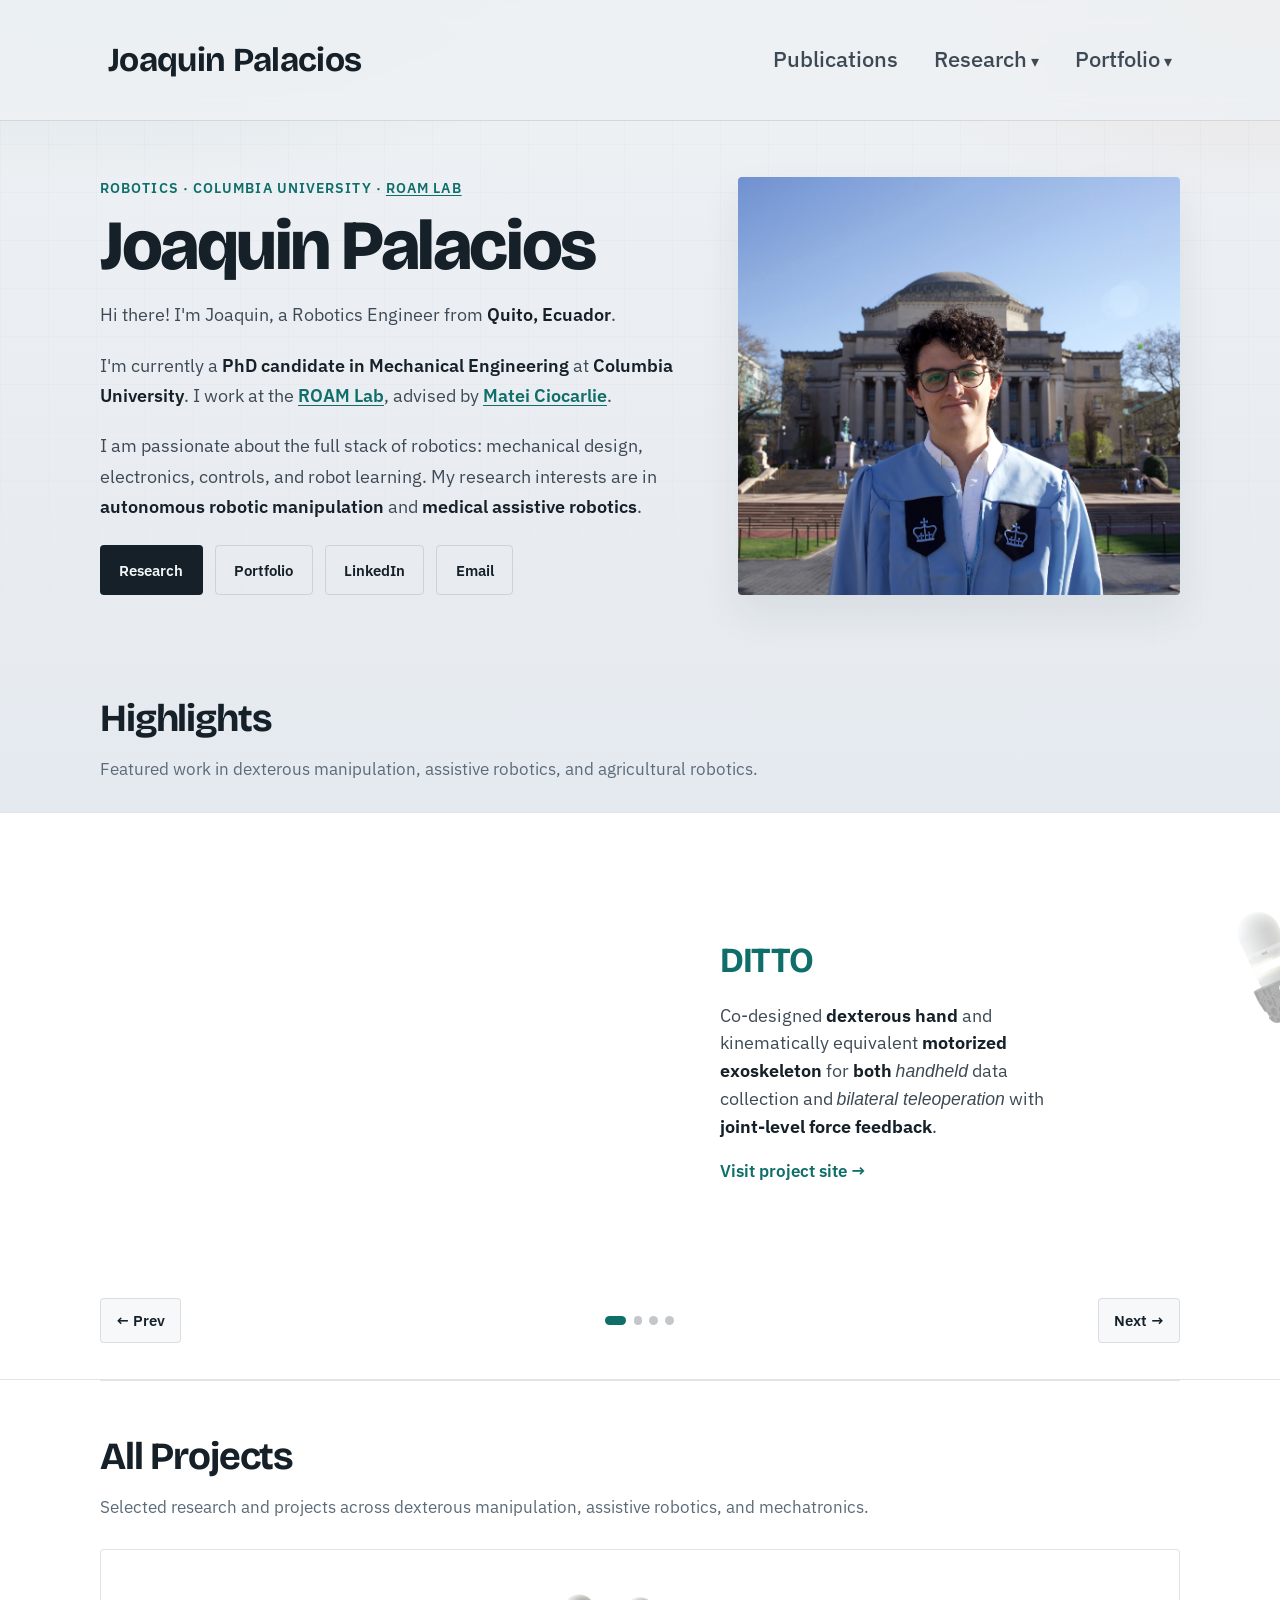
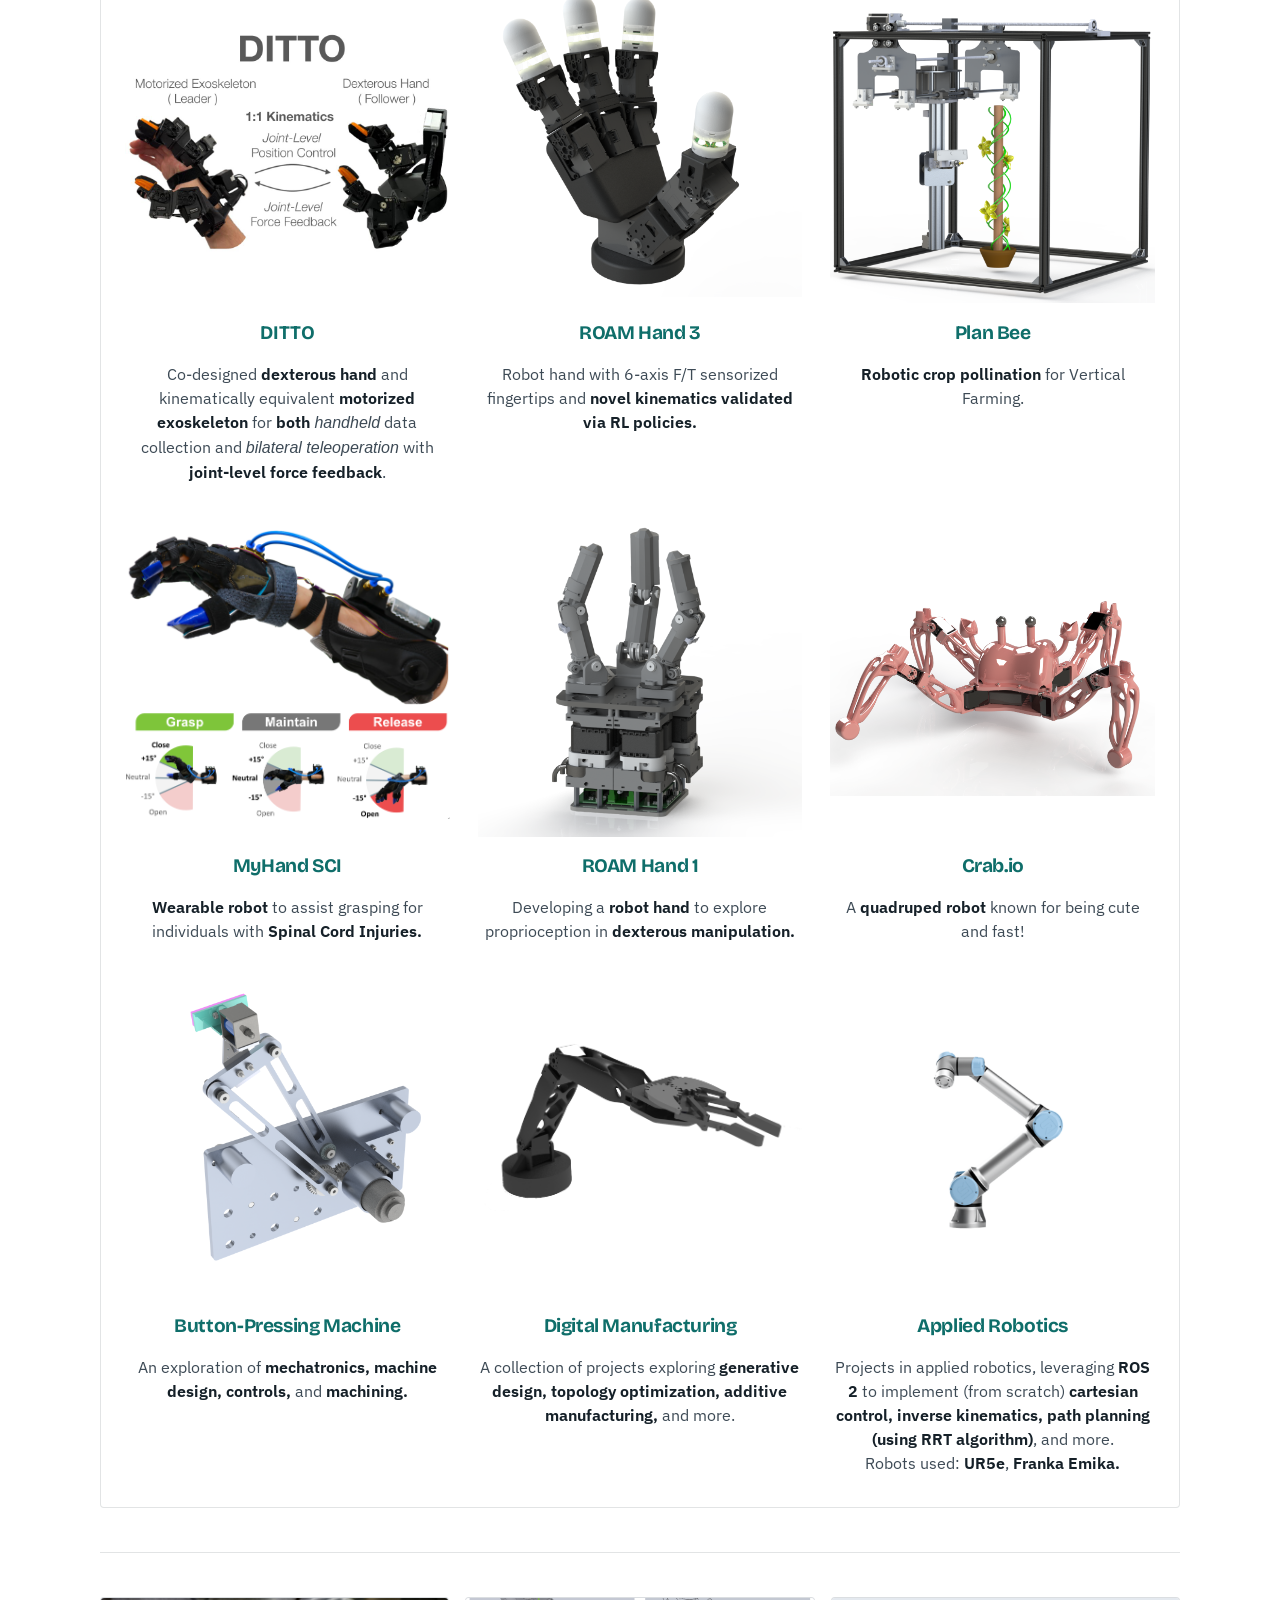
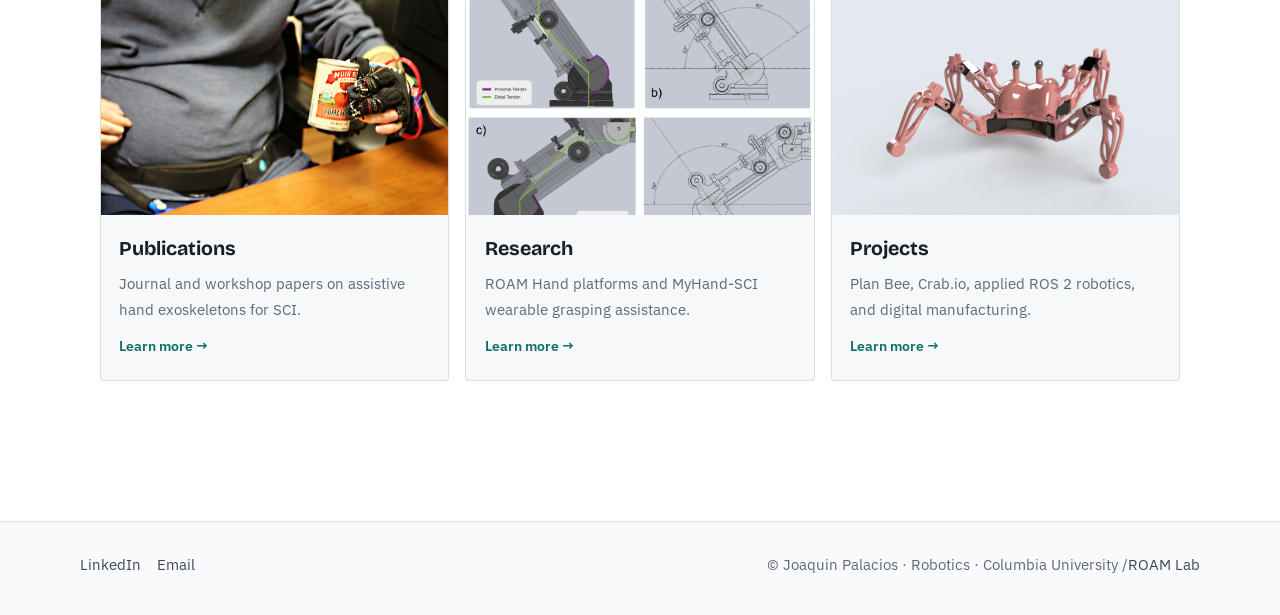
==== commit 9ba6f14a: "Updated to include DITTO." ====
--- a/index.html
+++ b/index.html
@@ -22,6 +22,7 @@
           <summary>Research</summary>
           <div class="submenu">
             <a href="./research/">Overview</a>
+          <a href="https://roamlab.github.io/ditto/" rel="noopener noreferrer">DITTO</a>
           <a href="./research/roam-hand-3/">ROAM Hand 3</a>
           <a href="./research/myhand-sci/">MyHand-SCI</a>
           <a href="./research/roam-hand/">ROAM Hand 1</a>
@@ -45,16 +46,18 @@
 
     <section class="hero">
       <div class="hero-copy">
-        <p class="eyebrow">Robotics · Columbia University · ROAM Lab</p>
+        <p class="eyebrow">Robotics · Columbia University · <a href="https://roam.me.columbia.edu/" rel="noopener noreferrer">ROAM Lab</a></p>
         <h1>Joaquin Palacios</h1>
         <p class="lede">
-          Robotics engineer from <strong>Quito, Ecuador</strong>.
-          PhD candidate in <strong>Mechanical Engineering</strong> at <strong>Columbia University</strong>,
-          research assistant at <strong>ROAM Lab</strong>, advised by Matei Ciocarlie.
+          Hi there! I'm Joaquin, a Robotics Engineer from <strong>Quito, Ecuador</strong>.
         </p>
         <p class="lede">
-          Passionate about the full stack of robotics: mechanical design, firmware, controls, and robot learning.
-          Research interests in <strong>autonomous robot manipulation</strong> and <strong>medical assistive robotics</strong>.
+          I'm currently a <strong>PhD candidate in Mechanical Engineering</strong> at <strong>Columbia University</strong>. I work at
+          the <strong><a href="https://roam.me.columbia.edu/" rel="noopener noreferrer">ROAM Lab</a></strong>, advised by <strong><a href="https://www.me.columbia.edu/faculty/matei-ciocarlie" rel="noopener noreferrer">Matei Ciocarlie</a></strong>.
+        </p>
+        <p class="lede">
+          I am passionate about the full stack of robotics: mechanical design, electronics, controls, and robot learning.
+          My research interests are in <strong>autonomous robotic manipulation</strong> and <strong>medical assistive robotics</strong>.
         </p>
         <div class="hero-actions">
           <a class="btn btn-primary" href="research/">Research</a>
@@ -68,16 +71,26 @@
       </div>
     </section>
 
-    <section class="section">
+    <section class="section section-highlights">
       <div class="section-head">
         <div>
           <h2>Highlights</h2>
           <p>Featured work in dexterous manipulation, assistive robotics, and agricultural robotics.</p>
         </div>
       </div>
-      <div class="feature-carousel reveal" data-carousel>
-        <div class="feature-track">
-        <a class="feature-slide is-active" href="research/roam-hand-3/" data-index="0">
+      <div class="feature-carousel-bleed reveal">
+        <div class="feature-carousel" data-carousel>
+          <div class="feature-viewport">
+            <div class="feature-track">
+        <a class="feature-slide is-active" href="https://roamlab.github.io/ditto/" data-index="0" rel="noopener noreferrer">
+          <video class="thumb-video" src="media/home/highlight-ditto.mp4" autoplay muted loop playsinline preload="metadata" aria-label="DITTO"></video>
+          <div class="feature-copy">
+            <h3>DITTO</h3>
+            <p>Co-designed <strong>dexterous hand</strong> and kinematically equivalent <strong>motorized exoskeleton</strong> for <strong>both</strong> <em>handheld</em> data collection and <em>bilateral teleoperation</em> with <strong>joint-level force feedback</strong>.</p>
+            <span class="feature-link">Visit project site →</span>
+          </div>
+        </a>
+        <a class="feature-slide" href="research/roam-hand-3/" data-index="1">
           <img src="media/home/highlight-roam-hand-3.png" alt="ROAM Hand 3">
           <div class="feature-copy">
             <h3>ROAM Hand 3</h3>
@@ -85,7 +98,7 @@
             <span class="feature-link">View project →</span>
           </div>
         </a>
-        <a class="feature-slide" href="research/myhand-sci/" data-index="1">
+        <a class="feature-slide" href="research/myhand-sci/" data-index="2">
           <img src="media/home/highlight-myhand-sci.png" alt="MyHand SCI">
           <div class="feature-copy">
             <h3>MyHand SCI</h3>
@@ -93,7 +106,7 @@
             <span class="feature-link">View project →</span>
           </div>
         </a>
-        <a class="feature-slide" href="portfolio/plan-bee/" data-index="2">
+        <a class="feature-slide" href="portfolio/plan-bee/" data-index="3">
           <img src="media/home/highlight-plan-bee.png" alt="Plan Bee">
           <div class="feature-copy">
             <h3>Plan Bee</h3>
@@ -101,15 +114,18 @@
             <span class="feature-link">View project →</span>
           </div>
         </a>
-        </div>
-        <div class="feature-nav">
-          <button class="feature-btn" type="button" data-carousel-prev aria-label="Previous highlight">← Prev</button>
-          <div class="feature-dots" data-carousel-dots>
+            </div>
+          </div>
+          <div class="feature-nav">
+            <button class="feature-btn" type="button" data-carousel-prev aria-label="Previous highlight">← Prev</button>
+            <div class="feature-dots" data-carousel-dots>
           <button type="button" aria-label="Show slide 1" class="is-active" data-index="0"></button>
           <button type="button" aria-label="Show slide 2" data-index="1"></button>
           <button type="button" aria-label="Show slide 3" data-index="2"></button>
-          </div>
-          <button class="feature-btn" type="button" data-carousel-next aria-label="Next highlight">Next →</button>
+          <button type="button" aria-label="Show slide 4" data-index="3"></button>
+            </div>
+            <button class="feature-btn" type="button" data-carousel-next aria-label="Next highlight">Next →</button>
+          </div>
         </div>
       </div>
     </section>
@@ -122,6 +138,13 @@
         </div>
       </div>
       <div class="project-grid">
+      <a class="project-card reveal" href="https://roamlab.github.io/ditto/" rel="noopener noreferrer">
+        <div class="project-media">
+          <img src="media/home/highlight-ditto.jpg" alt="DITTO">
+        </div>
+        <h3>DITTO</h3>
+        <p>Co-designed <strong>dexterous hand</strong> and kinematically equivalent <strong>motorized exoskeleton</strong> for <strong>both</strong> <em>handheld</em> data collection and <em>bilateral teleoperation</em> with <strong>joint-level force feedback</strong>.</p>
+      </a>
       <a class="project-card reveal" href="research/roam-hand-3/">
         <div class="project-media">
           <img src="media/home/highlight-roam-hand-3.png" alt="ROAM Hand 3">
@@ -217,7 +240,7 @@
         <a href="https://www.linkedin.com/in/joaquin-b-palacios" rel="noopener noreferrer">LinkedIn</a>
         <a href="mailto:joaquin.palacios@columbia.edu">Email</a>
       </div>
-      <p>© Joaquin Palacios · Robotics · Columbia University / ROAM Lab</p>
+      <p>© Joaquin Palacios · Robotics · Columbia University / <a href="https://roam.me.columbia.edu/" rel="noopener noreferrer">ROAM Lab</a></p>
     </div>
   </footer>
   <script src="./assets/js/main.js"></script>
--- a/assets/css/styles.css
+++ b/assets/css/styles.css
@@ -53,6 +53,9 @@
   /* —— Highlights carousel —— */
   --feature-img-max-h: 420px;
   --feature-pad: 1.75rem;
+  --feature-slide-w: min(920px, 78vw); /* active slide width; neighbors peek beside it */
+  --feature-peek-opacity: 0.38;
+  --feature-peek-scale: 0.9;
 }
 
 *,
@@ -386,51 +389,87 @@
   max-width: none; /* full content width; set e.g. 36rem to constrain */
 }
 
-/* Featured Highlights carousel */
+/* Featured Highlights carousel — full-bleed white + peek neighbors */
+.section-highlights {
+  padding-bottom: 0;
+}
+
+.feature-carousel-bleed {
+  width: 100vw;
+  margin-left: calc(50% - 50vw);
+  margin-right: calc(50% - 50vw);
+  background: #fff;
+  border-top: 1px solid var(--line);
+  border-bottom: 1px solid var(--line);
+  padding: 1.75rem 0 2.25rem;
+}
+
 .feature-carousel {
   position: relative;
-  background: #fff;
-  border: 1px solid var(--line);
-  border-radius: var(--radius);
-  padding: var(--feature-pad);
+  background: transparent;
+  border: 0;
+  border-radius: 0;
+  padding: 0;
   overflow: hidden;
 }
 
+.feature-viewport {
+  position: relative;
+  overflow: hidden;
+  width: 100%;
+}
+
 .feature-track {
-  position: relative;
-  min-height: 280px;
+  display: flex;
+  align-items: stretch;
+  gap: 1.25rem;
+  will-change: transform;
+  transition: transform 0.55s cubic-bezier(0.22, 1, 0.36, 1);
 }
 
 .feature-slide {
-  display: none;
+  display: grid;
   grid-template-columns: minmax(0, 1.15fr) minmax(0, 0.85fr);
   gap: 2rem;
   align-items: center;
   text-decoration: none;
   color: inherit;
+  flex: 0 0 var(--feature-slide-w);
+  width: var(--feature-slide-w);
+  box-sizing: border-box;
+  padding: 0.5rem 1.25rem;
+  opacity: var(--feature-peek-opacity);
+  transform: scale(var(--feature-peek-scale));
+  transform-origin: center center;
+  transition: opacity 0.45s ease, transform 0.45s ease, filter 0.45s ease;
+  filter: saturate(0.85);
+  pointer-events: none;
 }
 
 .feature-slide.is-active {
-  display: grid;
-  animation: feature-in 0.45s ease;
-}
-
-@keyframes feature-in {
-  from {
-    opacity: 0;
-    transform: translateX(12px);
-  }
-  to {
-    opacity: 1;
-    transform: none;
-  }
-}
-
-.feature-slide img {
+  opacity: 1;
+  transform: scale(1);
+  filter: none;
+  pointer-events: auto;
+  animation: none;
+}
+
+.feature-slide.is-prev,
+.feature-slide.is-next {
+  pointer-events: auto;
+  cursor: pointer;
+}
+
+.feature-slide img,
+.feature-slide .thumb-video {
   width: 100%;
   max-height: var(--feature-img-max-h);
   object-fit: contain;
   background: #fff;
+}
+
+.feature-slide .thumb-video {
+  display: block;
 }
 
 .feature-copy h3 {
@@ -469,7 +508,9 @@
   align-items: center;
   justify-content: space-between;
   gap: 1rem;
-  margin-top: 1.25rem;
+  margin: 1.35rem auto 0;
+  max-width: var(--max);
+  padding: 0 1.25rem;
 }
 
 .feature-btn {
@@ -547,12 +588,19 @@
   background: #fff;
 }
 
-.project-media img {
+.project-media img,
+.project-media .thumb-video {
   max-width: 100%;
   max-height: 100%;
   width: auto;
   height: auto;
   object-fit: contain;
+}
+
+.project-media .thumb-video {
+  width: 100%;
+  height: 100%;
+  object-fit: cover;
 }
 
 .project-card h3 {
@@ -775,11 +823,14 @@
   color: inherit;
 }
 
-.project-row img {
+.project-row img,
+.project-row .thumb-video {
   width: 200px;
   height: 130px;
   object-fit: cover;
   border-radius: 2px;
+  display: block;
+  background: #111;
 }
 
 .project-row h2 {
@@ -973,9 +1024,11 @@
     grid-template-columns: 1fr;
     gap: 1.25rem;
     text-align: center;
-  }
-
-  .feature-slide img {
+    --feature-slide-w: min(920px, 86vw);
+  }
+
+  .feature-slide img,
+  .feature-slide .thumb-video {
     max-height: 280px;
   }
 
@@ -997,7 +1050,8 @@
     grid-template-columns: 1fr;
   }
 
-  .project-row img {
+  .project-row img,
+  .project-row .thumb-video {
     width: 100%;
     height: 180px;
   }
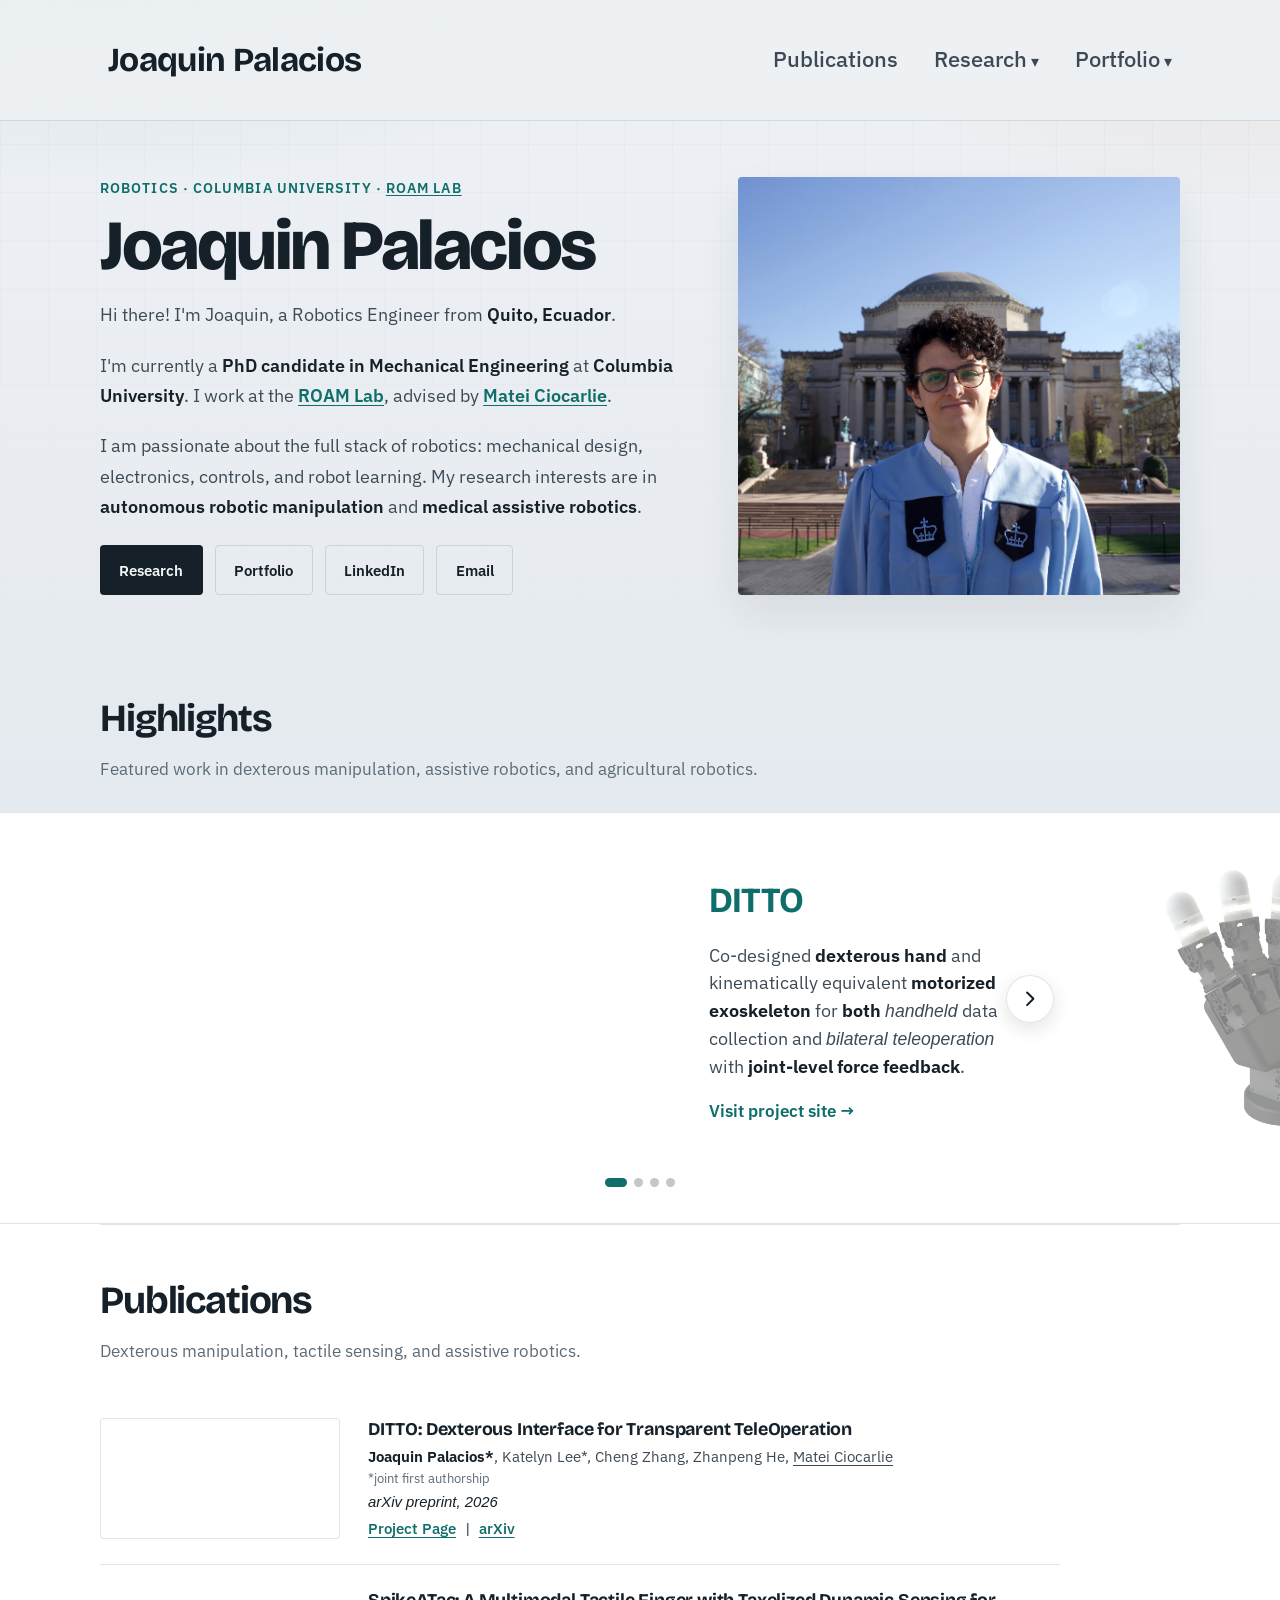
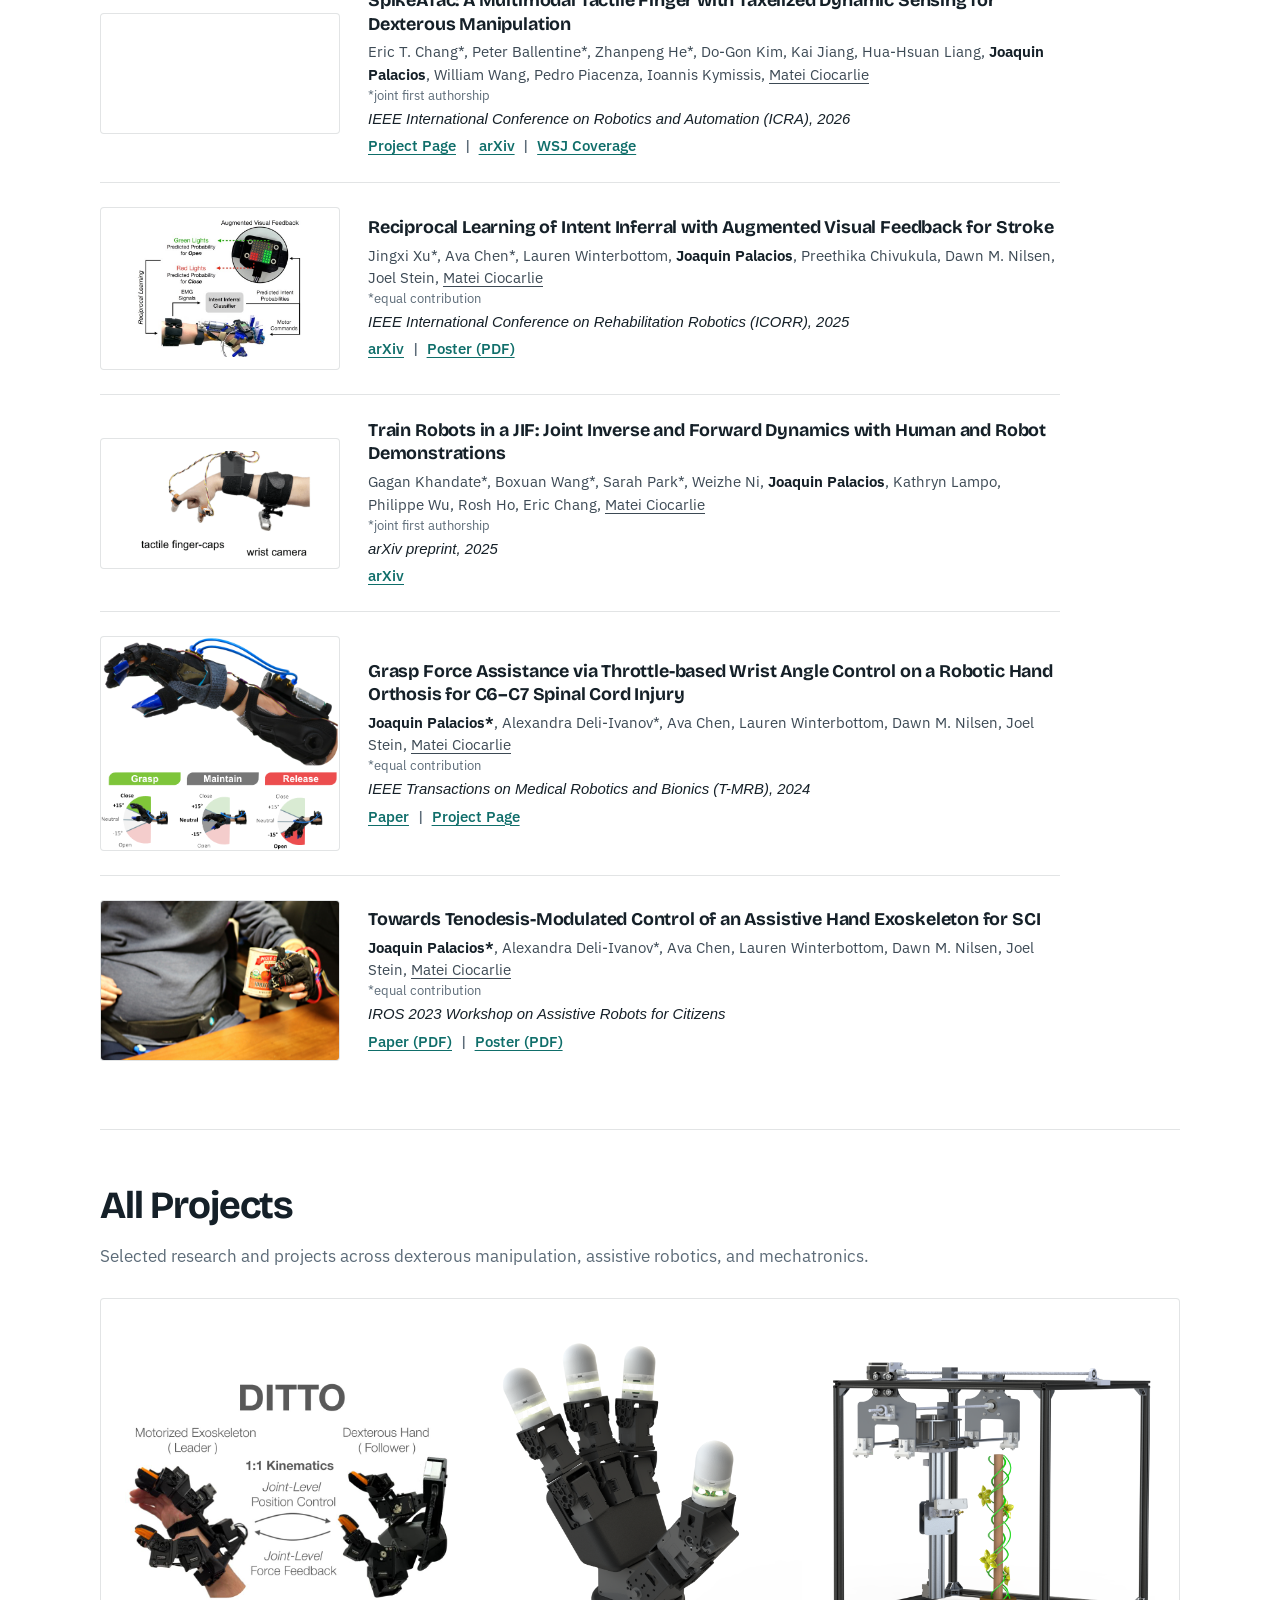
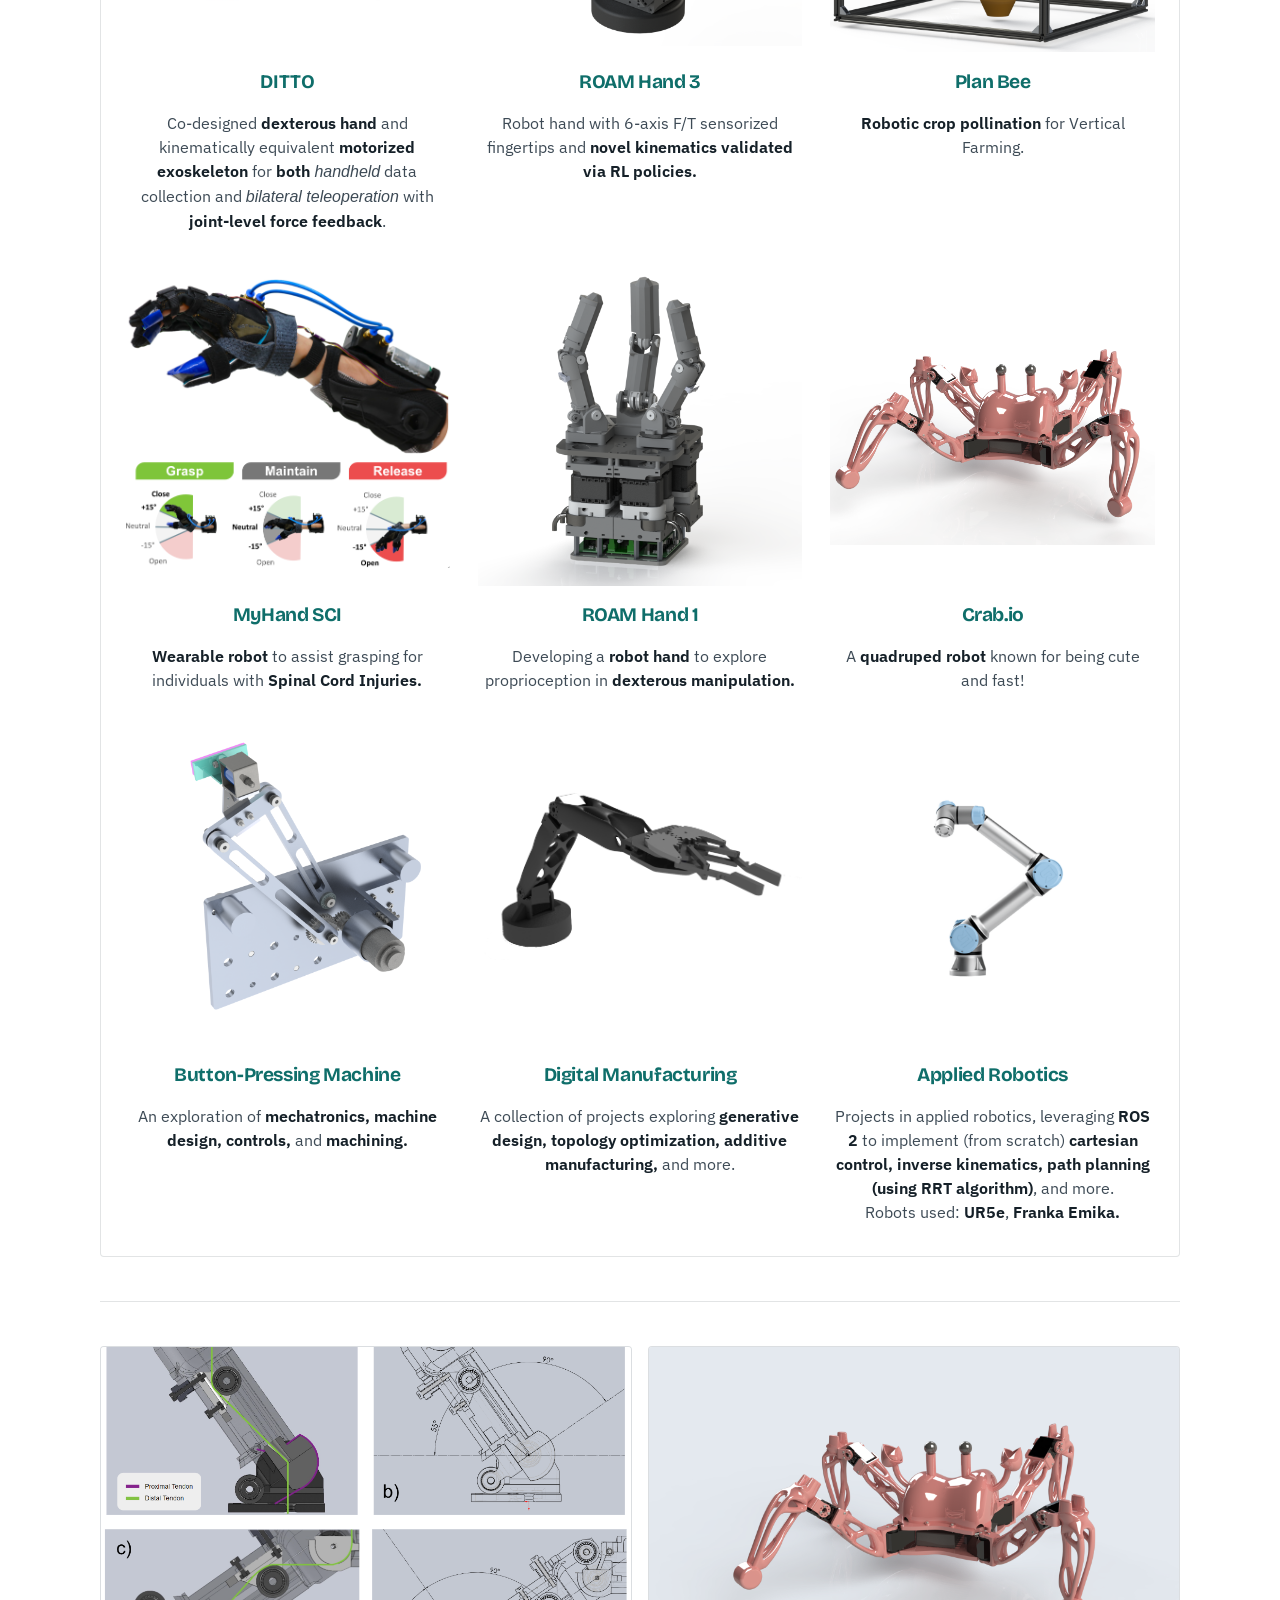
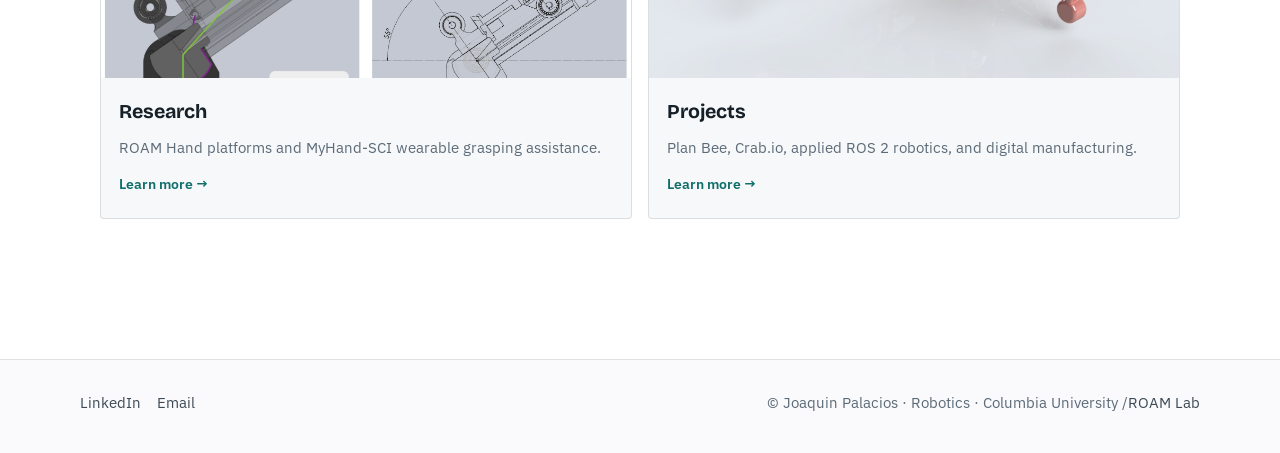
==== commit b92a2551: "Updating publications and page formatting." ====
--- a/index.html
+++ b/index.html
@@ -8,7 +8,7 @@
   <link rel="preconnect" href="https://fonts.googleapis.com">
   <link rel="preconnect" href="https://fonts.gstatic.com" crossorigin>
   <link href="https://fonts.googleapis.com/css2?family=Bricolage+Grotesque:opsz,wght@12..96,500..800&family=IBM+Plex+Sans:wght@400;500;600;700&display=swap" rel="stylesheet">
-  <link rel="stylesheet" href="./assets/css/styles.css">
+  <link rel="stylesheet" href="./assets/css/styles.css?v=37280140">
 </head>
 <body>
   <a class="skip-link" href="#content">Skip to content</a>
@@ -17,7 +17,7 @@
       <a class="brand" href="./">Joaquin Palacios</a>
       <button class="nav-toggle" type="button" aria-expanded="false" aria-controls="site-nav">Menu</button>
       <nav class="nav" id="site-nav" aria-label="Primary">
-        <a href="./publications/">Publications</a>
+        <a href="./#publications">Publications</a>
         <details>
           <summary>Research</summary>
           <div class="submenu">
@@ -115,18 +115,174 @@
           </div>
         </a>
             </div>
+            <button class="feature-arrow feature-arrow-prev" type="button" data-carousel-prev aria-label="Previous highlight"><svg viewBox="0 0 24 24" aria-hidden="true"><path d="M15 5l-7 7 7 7"/></svg></button>
+            <button class="feature-arrow feature-arrow-next" type="button" data-carousel-next aria-label="Next highlight"><svg viewBox="0 0 24 24" aria-hidden="true"><path d="M9 5l7 7-7 7"/></svg></button>
           </div>
           <div class="feature-nav">
-            <button class="feature-btn" type="button" data-carousel-prev aria-label="Previous highlight">← Prev</button>
             <div class="feature-dots" data-carousel-dots>
           <button type="button" aria-label="Show slide 1" class="is-active" data-index="0"></button>
           <button type="button" aria-label="Show slide 2" data-index="1"></button>
           <button type="button" aria-label="Show slide 3" data-index="2"></button>
           <button type="button" aria-label="Show slide 4" data-index="3"></button>
             </div>
-            <button class="feature-btn" type="button" data-carousel-next aria-label="Next highlight">Next →</button>
-          </div>
-        </div>
+          </div>
+        </div>
+      </div>
+    </section>
+
+    <section class="section section-publications" id="publications">
+      <div class="section-head">
+        <div>
+          <h2>Publications</h2>
+          <p>Dexterous manipulation, tactile sensing, and assistive robotics.</p>
+        </div>
+      </div>
+      <div class="pub-list">
+      <article class="pub reveal">
+        <figure class="pub-thumb">
+          <video src="media/home/highlight-ditto.mp4" muted autoplay loop playsinline aria-label="DITTO dexterous hand and motorized exoskeleton"></video>
+        </figure>
+        <div class="pub-body">
+          <h3 class="pub-title">DITTO: Dexterous Interface for Transparent TeleOperation</h3>
+          <p class="authors">
+            <strong>Joaquin Palacios*</strong>,
+            Katelyn Lee*,
+            Cheng Zhang,
+            Zhanpeng He,
+            <a href="https://www.me.columbia.edu/faculty/matei-ciocarlie" rel="noopener noreferrer">Matei Ciocarlie</a>
+          </p>
+          <p class="pub-note">*joint first authorship</p>
+          <p class="venue">arXiv preprint, 2026</p>
+          <p class="pub-links">
+            <a href="https://roamlab.github.io/ditto/" rel="noopener noreferrer">Project Page</a> <span aria-hidden="true">|</span>
+            <a href="https://arxiv.org/abs/2609.19196" rel="noopener noreferrer">arXiv</a>
+          </p>
+        </div>
+      </article>
+      <article class="pub reveal">
+        <figure class="pub-thumb has-hover">
+          <video src="media/publications/spikeatac.mp4" muted autoplay loop playsinline aria-label="SpikeATac tactile finger"></video>
+          <video class="pub-thumb-hover" src="media/publications/spikeatac-hover.mp4" muted autoplay loop playsinline aria-hidden="true"></video>
+        </figure>
+        <div class="pub-body">
+          <h3 class="pub-title">SpikeATac: A Multimodal Tactile Finger with Taxelized Dynamic Sensing for Dexterous Manipulation</h3>
+          <p class="authors">
+            Eric T. Chang*,
+            Peter Ballentine*,
+            Zhanpeng He*,
+            Do-Gon Kim,
+            Kai Jiang,
+            Hua-Hsuan Liang,
+            <strong>Joaquin Palacios</strong>,
+            William Wang,
+            Pedro Piacenza,
+            Ioannis Kymissis,
+            <a href="https://www.me.columbia.edu/faculty/matei-ciocarlie" rel="noopener noreferrer">Matei Ciocarlie</a>
+          </p>
+          <p class="pub-note">*joint first authorship</p>
+          <p class="venue">IEEE International Conference on Robotics and Automation (ICRA), 2026</p>
+          <p class="pub-links">
+            <a href="https://roamlab.github.io/spikeatac/" rel="noopener noreferrer">Project Page</a> <span aria-hidden="true">|</span>
+            <a href="https://arxiv.org/abs/2510.27048" rel="noopener noreferrer">arXiv</a> <span aria-hidden="true">|</span>
+            <a href="https://www.wsj.com/tech/the-hands-problem-holding-back-the-humanoid-revolution-c1aa6123" rel="noopener noreferrer">WSJ Coverage</a>
+          </p>
+        </div>
+      </article>
+      <article class="pub reveal">
+        <figure class="pub-thumb pub-thumb--padded">
+          <img src="media/publications/reciprocal-learning.jpg" alt="Reciprocal learning loop: EMG data feeds an intent classifier whose predictions are shown to the user on LED progress bars" loading="lazy">
+        </figure>
+        <div class="pub-body">
+          <h3 class="pub-title">Reciprocal Learning of Intent Inferral with Augmented Visual Feedback for Stroke</h3>
+          <p class="authors">
+            Jingxi Xu*,
+            Ava Chen*,
+            Lauren Winterbottom,
+            <strong>Joaquin Palacios</strong>,
+            Preethika Chivukula,
+            Dawn M. Nilsen,
+            Joel Stein,
+            <a href="https://www.me.columbia.edu/faculty/matei-ciocarlie" rel="noopener noreferrer">Matei Ciocarlie</a>
+          </p>
+          <p class="pub-note">*equal contribution</p>
+          <p class="venue">IEEE International Conference on Rehabilitation Robotics (ICORR), 2025</p>
+          <p class="pub-links">
+            <a href="https://arxiv.org/abs/2412.07956" rel="noopener noreferrer">arXiv</a> <span aria-hidden="true">|</span>
+            <a href="media/publications/icorr-2025-poster.pdf">Poster (PDF)</a>
+          </p>
+        </div>
+      </article>
+      <article class="pub reveal">
+        <figure class="pub-thumb pub-thumb--padded">
+          <img src="media/publications/jif-demos.gif" alt="Human and robot manipulation demonstrations" loading="lazy">
+        </figure>
+        <div class="pub-body">
+          <h3 class="pub-title">Train Robots in a JIF: Joint Inverse and Forward Dynamics with Human and Robot Demonstrations</h3>
+          <p class="authors">
+            Gagan Khandate*,
+            Boxuan Wang*,
+            Sarah Park*,
+            Weizhe Ni,
+            <strong>Joaquin Palacios</strong>,
+            Kathryn Lampo,
+            Philippe Wu,
+            Rosh Ho,
+            Eric Chang,
+            <a href="https://www.me.columbia.edu/faculty/matei-ciocarlie" rel="noopener noreferrer">Matei Ciocarlie</a>
+          </p>
+          <p class="pub-note">*joint first authorship</p>
+          <p class="venue">arXiv preprint, 2025</p>
+          <p class="pub-links">
+            <a href="https://arxiv.org/abs/2503.12297" rel="noopener noreferrer">arXiv</a>
+          </p>
+        </div>
+      </article>
+      <article class="pub reveal">
+        <figure class="pub-thumb">
+          <img src="media/publications/myhand-sci-device.png" alt="MyHand-SCI device and grasp/maintain/release control diagram" loading="lazy">
+        </figure>
+        <div class="pub-body">
+          <h3 class="pub-title">Grasp Force Assistance via Throttle-based Wrist Angle Control on a Robotic Hand Orthosis for C6–C7 Spinal Cord Injury</h3>
+          <p class="authors">
+            <strong>Joaquin Palacios*</strong>,
+            Alexandra Deli-Ivanov*,
+            Ava Chen,
+            Lauren Winterbottom,
+            Dawn M. Nilsen,
+            Joel Stein,
+            <a href="https://www.me.columbia.edu/faculty/matei-ciocarlie" rel="noopener noreferrer">Matei Ciocarlie</a>
+          </p>
+          <p class="pub-note">*equal contribution</p>
+          <p class="venue">IEEE Transactions on Medical Robotics and Bionics (T-MRB), 2024</p>
+          <p class="pub-links">
+            <a href="https://pubmed.ncbi.nlm.nih.gov/40041101/" rel="noopener noreferrer">Paper</a> <span aria-hidden="true">|</span>
+            <a href="research/myhand-sci/">Project Page</a>
+          </p>
+        </div>
+      </article>
+      <article class="pub reveal">
+        <figure class="pub-thumb">
+          <img src="media/publications/myhand-sci-figure.jpg" alt="MyHand-SCI assisting a grasp of a small can" loading="lazy">
+        </figure>
+        <div class="pub-body">
+          <h3 class="pub-title">Towards Tenodesis-Modulated Control of an Assistive Hand Exoskeleton for SCI</h3>
+          <p class="authors">
+            <strong>Joaquin Palacios*</strong>,
+            Alexandra Deli-Ivanov*,
+            Ava Chen,
+            Lauren Winterbottom,
+            Dawn M. Nilsen,
+            Joel Stein,
+            <a href="https://www.me.columbia.edu/faculty/matei-ciocarlie" rel="noopener noreferrer">Matei Ciocarlie</a>
+          </p>
+          <p class="pub-note">*equal contribution</p>
+          <p class="venue">IROS 2023 Workshop on Assistive Robots for Citizens</p>
+          <p class="pub-links">
+            <a href="media/publications/iros-2023-workshop-paper.pdf">Paper (PDF)</a> <span aria-hidden="true">|</span>
+            <a href="media/publications/iros-2023-poster.pdf">Poster (PDF)</a>
+          </p>
+        </div>
+      </article>
       </div>
     </section>
 
@@ -206,14 +362,6 @@
 
     <section class="section">
       <div class="teaser-row">
-        <a class="teaser reveal" href="publications/">
-          <img class="teaser-thumb" src="media/home/cover-myhand-sci.jpg" alt="">
-          <div class="teaser-body">
-            <h3>Publications</h3>
-            <p>Journal and workshop papers on assistive hand exoskeletons for SCI.</p>
-            <span>Learn more →</span>
-          </div>
-        </a>
         <a class="teaser reveal" href="research/">
           <img class="teaser-thumb" src="media/home/cover-roam-hand.png" alt="">
           <div class="teaser-body">
@@ -243,6 +391,6 @@
       <p>© Joaquin Palacios · Robotics · Columbia University / <a href="https://roam.me.columbia.edu/" rel="noopener noreferrer">ROAM Lab</a></p>
     </div>
   </footer>
-  <script src="./assets/js/main.js"></script>
+  <script src="./assets/js/main.js?v=7d8d8bed"></script>
 </body>
 </html>
--- a/assets/css/styles.css
+++ b/assets/css/styles.css
@@ -51,11 +51,11 @@
   --project-body-size: 1rem;
 
   /* —— Highlights carousel —— */
-  --feature-img-max-h: 420px;
+  --feature-img-max-h: 300px;  /* keep square renders close to the 16:9 DITTO video's height */
   --feature-pad: 1.75rem;
-  --feature-slide-w: min(920px, 78vw); /* active slide width; neighbors peek beside it */
-  --feature-peek-opacity: 0.38;
-  --feature-peek-scale: 0.9;
+  --feature-slide-w: min(780px, 64vw); /* active slide width; narrower = more of each neighbor peeks in */
+  --feature-peek-opacity: 0.5;
+  --feature-peek-scale: 0.92;
 }
 
 *,
@@ -460,6 +460,11 @@
   cursor: pointer;
 }
 
+.feature-slide.is-prev:hover,
+.feature-slide.is-next:hover {
+  opacity: 0.8;
+}
+
 .feature-slide img,
 .feature-slide .thumb-video {
   width: 100%;
@@ -506,30 +511,64 @@
 .feature-nav {
   display: flex;
   align-items: center;
-  justify-content: space-between;
-  gap: 1rem;
+  justify-content: center;
   margin: 1.35rem auto 0;
   max-width: var(--max);
   padding: 0 1.25rem;
 }
 
-.feature-btn {
-  appearance: none;
+/* Round arrows sitting on the edges of the active slide */
+.feature-arrow {
+  position: absolute;
+  top: 50%;
+  z-index: 2;
+  display: grid;
+  place-items: center;
+  width: 3rem;
+  height: 3rem;
+  padding: 0;
   border: 1px solid var(--line);
-  background: var(--surface);
+  border-radius: 999px;
+  background: rgba(255, 255, 255, 0.92);
   color: var(--ink);
-  font: inherit;
-  font-weight: 600;
-  font-size: 0.95rem;
-  padding: 0.55rem 0.95rem;
-  border-radius: var(--radius);
+  box-shadow: 0 6px 18px rgba(21, 32, 40, 0.12);
   cursor: pointer;
-  transition: border-color 0.2s ease, background 0.2s ease;
-}
-
-.feature-btn:hover {
+  transform: translateY(-50%);
+  transition: opacity 0.25s ease, color 0.2s ease, border-color 0.2s ease, box-shadow 0.2s ease;
+}
+
+.feature-arrow svg {
+  width: 1.35rem;
+  height: 1.35rem;
+  fill: none;
+  stroke: currentColor;
+  stroke-width: 2.25;
+  stroke-linecap: round;
+  stroke-linejoin: round;
+}
+
+.feature-arrow:hover {
+  color: var(--accent);
   border-color: var(--accent);
-  background: #fff;
+  box-shadow: 0 8px 22px rgba(15, 110, 106, 0.18);
+}
+
+.feature-arrow:focus-visible {
+  outline: 2px solid var(--accent);
+  outline-offset: 2px;
+}
+
+.feature-arrow-prev {
+  left: max(0.5rem, calc(50% - var(--feature-slide-w) / 2 - 1.5rem));
+}
+
+.feature-arrow-next {
+  right: max(0.5rem, calc(50% - var(--feature-slide-w) / 2 - 1.5rem));
+}
+
+.feature-arrow.is-hidden {
+  opacity: 0;
+  pointer-events: none;
 }
 
 .feature-dots {
@@ -630,7 +669,7 @@
 
 .teaser-row {
   display: grid;
-  grid-template-columns: repeat(3, minmax(0, 1fr));
+  grid-template-columns: repeat(2, minmax(0, 1fr));
   gap: 1rem;
 }
 
@@ -716,146 +755,392 @@
   margin: 0;
 }
 
-.meta-grid {
-  display: grid;
-  grid-template-columns: repeat(auto-fit, minmax(180px, 1fr));
-  gap: 0.85rem;
-  margin: 1.75rem 0 2rem;
-}
-
-.meta {
-  padding: 0.85rem 1rem;
-  background: rgba(247, 248, 250, 0.8);
-  border-left: 3px solid var(--accent);
-}
-
-.meta dt {
-  font-size: 0.75rem;
+/* Project pages: hero media, intro + details, then interleaved sections */
+.pp-hero {
+  max-width: 1000px;
+  margin: 0.5rem auto 2.75rem;
+}
+
+.pp-hero img,
+.pp-hero video,
+.pp-embed {
+  display: block;
+  width: 100%;
+  border-radius: var(--radius);
+}
+
+.pp-hero img {
+  height: auto;
+  max-height: 560px;
+  object-fit: contain;
+}
+
+.pp-hero video {
+  height: auto;
+  max-height: 620px;
+  background: #000;
+}
+
+.pp-embed {
+  aspect-ratio: 16 / 9;
+  border: 0;
+  background: #000;
+}
+
+.pp-intro {
+  display: grid;
+  grid-template-columns: minmax(0, 2fr) minmax(0, 1fr);
+  gap: 5rem;
+  max-width: 1000px;
+  margin: 0 auto 1rem;
+}
+
+.pp-intro.no-meta {
+  grid-template-columns: minmax(0, 48rem);
+  max-width: 1100px;
+}
+
+.pp-lead {
+  margin: 0 0 1.25rem;
+  font-size: 1.3rem;
+  line-height: 1.5;
+  color: var(--ink);
+}
+
+/* "Description:" and the side-column labels match joaquinpalacios.com: muted, normal case, with a colon */
+.pp-label,
+.pp-meta dt {
+  margin: 0 0 0.5rem;
+  font-size: 1rem;
+  font-weight: 400;
+  color: var(--muted);
+}
+
+.pp-intro-copy p:not(.pp-lead):not(.pp-label) {
+  margin: 0 0 0.9rem;
+  color: var(--ink-soft);
+  line-height: 1.7;
+}
+
+/* Side column of project details */
+.pp-meta {
+  display: grid;
+  align-content: start;
+  gap: 1.6rem;
+  margin: 0.2rem 0 0;
+}
+
+.pp-meta dd {
+  margin: 0;
+  color: var(--ink);
+  font-size: 1rem;
+  line-height: 1.55;
+}
+
+.pp-meta dd > span:not(.pp-name) {
+  display: block;
+}
+
+.pp-meta dd > span + span:not(.pp-name) {
+  margin-top: 0.35rem;
+}
+
+.pp-name {
+  white-space: nowrap;
+}
+
+.pp-section {
+  max-width: 1100px;
+  margin: 4rem auto 0;
+  display: grid;
+  gap: 1.75rem;
+}
+
+.pp-h2 {
+  margin: 0;
+  font-family: var(--font-display);
+  font-size: clamp(1.6rem, 2.6vw, 2.1rem);
+  letter-spacing: -0.02em;
+  line-height: 1.2;
+}
+
+.pp-h2.pp-h3 {
+  font-size: clamp(1.3rem, 2vw, 1.55rem);
+}
+
+.pp-h2.center {
+  text-align: center;
+}
+
+.pp-text > p,
+.pp-text li {
+  color: var(--ink-soft);
+  line-height: 1.7;
+}
+
+.pp-text > p {
+  margin: 0 0 0.85rem;
+}
+
+.pp-text .pp-h2 {
+  margin-bottom: 0.9rem;
+}
+
+.pp-text ul {
+  margin: 0;
+  padding-left: 1.2rem;
+}
+
+.pp-text.center {
+  max-width: 44rem;
+  margin: -0.75rem auto 0;
+  text-align: center;
+}
+
+.pp-split {
+  display: grid;
+  grid-template-columns: minmax(0, 1fr) minmax(0, 1fr);
+  gap: 3rem;
+  align-items: center;
+}
+
+.pp-split.media-left .pp-split-media {
+  order: -1;
+}
+
+.pp-fig {
+  margin: 0;
+  width: 100%;
+}
+
+.pp-fig img,
+.pp-fig video {
+  display: block;
+  width: 100%;
+  height: auto;
+  border-radius: var(--radius);
+}
+
+.pp-fig video {
+  background: #000;
+}
+
+.pp-fig figcaption {
+  margin-top: 0.7rem;
+  font-size: 0.93rem;
+  line-height: 1.6;
+  color: var(--ink-soft);
+}
+
+.pp-medium {
+  max-width: 760px;
+  margin-inline: auto;
+}
+
+.pp-narrow {
+  max-width: 560px;
+  margin-inline: auto;
+}
+
+.pp-grid {
+  display: grid;
+  grid-template-columns: repeat(var(--cols, 2), minmax(0, 1fr));
+  gap: 1.75rem;
+  align-items: start;
+}
+
+.pp-grid-2-1 {
+  grid-template-columns: minmax(0, 2fr) minmax(0, 1fr);
+  align-items: end;
+}
+
+.pp-stack {
+  display: grid;
+  gap: 1.75rem;
+}
+
+@media (max-width: 760px) {
+  .pp-intro,
+  .pp-split,
+  .pp-grid,
+  .pp-grid-2-1 {
+    grid-template-columns: 1fr;
+  }
+
+  .pp-intro {
+    gap: 2.25rem;
+  }
+
+  .pp-split.media-left .pp-split-media {
+    order: 0;
+  }
+
+  .pp-section {
+    margin-top: 3rem;
+  }
+}
+
+/* Overview pages (Research, Portfolio) */
+.overview-year {
+  margin: 0 0 0.35rem;
+  font-size: 0.8rem;
+  font-weight: 650;
+  letter-spacing: 0.06em;
   text-transform: uppercase;
-  letter-spacing: 0.06em;
-  color: var(--muted);
-  margin: 0 0 0.25rem;
-}
-
-.meta dd {
-  margin: 0;
-  font-weight: 550;
-  color: var(--ink);
-  font-size: 0.95rem;
-}
-
-.prose {
-  max-width: 44rem;
-}
-
-.prose h2 {
-  font-family: var(--font-display);
-  letter-spacing: -0.02em;
-  margin: 2rem 0 0.75rem;
-  font-size: 1.45rem;
-}
-
-.prose p,
-.prose li {
-  color: var(--ink-soft);
-}
-
-.prose ul {
-  padding-left: 1.2rem;
-}
-
-.gallery {
-  display: grid;
-  grid-template-columns: repeat(auto-fit, minmax(240px, 1fr));
-  gap: 1rem;
-  margin: 1.5rem 0 2rem;
-}
-
-.gallery figure {
-  margin: 0;
-  background: var(--surface);
+  color: var(--accent);
+}
+
+.overview-link {
+  display: inline-block;
+  margin-top: 1rem;
+  font-weight: 600;
+  color: var(--accent);
+}
+
+.showcase-media,
+.research-media {
+  display: block;
+  background: #fff;
   border: 1px solid var(--line);
   border-radius: var(--radius);
   overflow: hidden;
 }
 
-.gallery img,
-.gallery video {
+.showcase-media img,
+.showcase-media video,
+.research-media img,
+.research-media video {
+  display: block;
   width: 100%;
   aspect-ratio: 4 / 3;
+  object-fit: contain;
+  background: #fff;
+  transition: transform 0.4s ease;
+}
+
+/* Videos fill the frame instead of letterboxing. */
+.showcase-media video,
+.research-media video {
   object-fit: cover;
-  background: #d8dee5;
-}
-
-.gallery figcaption {
-  padding: 0.65rem 0.8rem;
-  font-size: 0.85rem;
-  color: var(--muted);
-}
-
-.gallery.wide img,
-.gallery.wide video {
-  aspect-ratio: 16 / 10;
-}
-
-.project-list {
-  display: grid;
-  gap: 1rem;
-}
-
-.project-row {
-  display: grid;
-  grid-template-columns: 200px 1fr auto;
-  gap: 1.25rem;
+}
+
+.showcase-media:hover img,
+.research-media:hover img {
+  transform: scale(1.03);
+}
+
+.showcase-copy h2,
+.research-copy h2 {
+  font-family: var(--font-display);
+  letter-spacing: -0.02em;
+  margin: 0 0 0.6rem;
+}
+
+.showcase-copy h2 a,
+.research-copy h2 a {
+  color: var(--ink);
+  text-decoration: none;
+}
+
+.showcase-copy h2 a:hover,
+.research-copy h2 a:hover {
+  color: var(--accent);
+}
+
+.showcase-copy p,
+.research-copy p {
+  margin: 0 0 0.6rem;
+  color: var(--ink-soft);
+  line-height: 1.6;
+}
+
+.showcase-copy p strong,
+.research-copy p strong {
+  color: var(--ink);
+  font-weight: 650;
+}
+
+/* Portfolio: large alternating image / text rows */
+.showcase {
+  display: grid;
+  gap: 4.5rem;
+  padding: 1rem 0 2rem;
+}
+
+.showcase-row {
+  display: grid;
+  grid-template-columns: minmax(0, 1.2fr) minmax(0, 1fr);
+  gap: 3rem;
   align-items: center;
-  padding: 0.85rem;
-  background: rgba(247, 248, 250, 0.75);
-  border: 1px solid var(--line);
-  border-radius: var(--radius);
-  text-decoration: none;
-  color: inherit;
-  transition: transform 0.2s ease, border-color 0.2s ease;
-}
-
-.project-row:hover {
-  transform: translateY(-2px);
-  border-color: rgba(15, 110, 106, 0.4);
-  color: inherit;
-}
-
-.project-row img,
-.project-row .thumb-video {
-  width: 200px;
-  height: 130px;
-  object-fit: cover;
-  border-radius: 2px;
-  display: block;
-  background: #111;
-}
-
-.project-row h2 {
-  font-family: var(--font-display);
-  font-size: 1.35rem;
-  margin: 0 0 0.35rem;
-}
-
-.project-row p {
-  margin: 0;
-  color: var(--muted);
-}
-
-.project-row .year {
-  color: var(--accent);
-  font-weight: 650;
-  font-size: 0.9rem;
+}
+
+/* Odd rows put the image on the right; flip the columns so it keeps the wider track. */
+.showcase-row:nth-child(odd) {
+  grid-template-columns: minmax(0, 1fr) minmax(0, 1.2fr);
+}
+
+.showcase-row:nth-child(odd) .showcase-media {
+  order: 2;
+}
+
+.showcase-copy h2 {
+  font-size: clamp(1.7rem, 3vw, 2.3rem);
+}
+
+.showcase-copy p {
+  font-size: 1.05rem;
+}
+
+/* Research: two-column cards */
+.research-grid {
+  display: grid;
+  grid-template-columns: repeat(2, minmax(0, 1fr));
+  gap: 3rem 2.5rem;
+  padding: 1rem 0 2rem;
+}
+
+.research-media {
+  margin-bottom: 1.1rem;
+}
+
+.research-copy h2 {
+  font-size: 1.5rem;
+}
+
+@media (max-width: 760px) {
+  .showcase {
+    gap: 3rem;
+  }
+
+  .showcase-row,
+  .showcase-row:nth-child(odd) {
+    grid-template-columns: 1fr;
+    gap: 1.25rem;
+  }
+
+  .showcase-row:nth-child(odd) .showcase-media {
+    order: 0;
+  }
+
+  .research-grid {
+    grid-template-columns: 1fr;
+  }
+}
+
+.pub-list {
+  max-width: 960px;
+}
+
+.section-publications {
+  scroll-margin-top: var(--nav-h);
 }
 
 .pub {
   display: grid;
-  grid-template-columns: minmax(140px, 220px) minmax(0, 1fr);
-  gap: 1.25rem 1.5rem;
-  align-items: start;
-  padding: 1.35rem 0;
+  grid-template-columns: 240px minmax(0, 1fr);
+  gap: 1rem 1.75rem;
+  align-items: center;
+  padding: 1.5rem 0;
   border-bottom: 1px solid var(--line);
 }
 
@@ -864,6 +1149,7 @@
 }
 
 .pub-thumb {
+  position: relative;
   margin: 0;
   background: #fff;
   border: 1px solid var(--line);
@@ -871,59 +1157,93 @@
   overflow: hidden;
 }
 
-.pub-thumb img {
+/* Thumbnails keep their native aspect ratio; the figure shrinks to fit, so no letterboxing. */
+.pub-thumb img,
+.pub-thumb video {
   width: 100%;
-  aspect-ratio: 1;
-  object-fit: contain;
+  height: auto;
   display: block;
-  background: #fff;
+}
+
+.pub-thumb--padded {
+  padding: 0.75rem 0;
+}
+
+.pub-thumb-hover {
+  position: absolute;
+  inset: 0;
+  height: 100% !important;
+  object-fit: cover;
+  opacity: 0;
+  transition: opacity 0.25s ease;
+}
+
+.pub:hover .pub-thumb-hover {
+  opacity: 1;
 }
 
 .pub-body {
   min-width: 0;
-}
-
-.pub .year-label {
-  font-size: 0.8rem;
-  letter-spacing: 0.06em;
-  text-transform: uppercase;
-  color: var(--accent);
+  line-height: 1.5;
+}
+
+.pub-body p {
+  margin: 0;
+}
+
+.pub-title {
+  font-family: var(--font-display);
+  font-size: 1.12rem;
+  font-weight: 700;
+  margin: 0 0 0.35rem;
+  letter-spacing: -0.01em;
+  line-height: 1.3;
+}
+
+.pub .authors {
+  color: var(--ink-soft);
+  font-size: 0.93rem;
+}
+
+.pub .authors strong {
+  color: var(--ink);
   font-weight: 650;
-  margin-bottom: 0.35rem;
-}
-
-.pub h3 {
-  font-family: var(--font-display);
-  font-size: 1.25rem;
-  margin: 0 0 0.5rem;
-  letter-spacing: -0.02em;
-  line-height: 1.3;
-}
-
-.pub .authors {
+}
+
+.pub .authors a {
+  color: inherit;
+}
+
+.pub-note {
   color: var(--muted);
-  margin: 0 0 0.35rem;
-  font-size: 0.95rem;
+  font-size: 0.82rem;
 }
 
 .pub .venue {
-  margin: 0 0 0.75rem;
+  font-style: italic;
+  font-size: 0.93rem;
+  margin-top: 0.15rem;
+}
+
+.pub-links {
+  margin-top: 0.3rem !important;
+  font-size: 0.93rem;
   font-weight: 550;
 }
 
-.pub-links {
-  display: flex;
-  flex-wrap: wrap;
-  gap: 0.75rem;
+.pub-links span {
+  color: var(--muted);
+  margin: 0 0.3rem;
 }
 
 @media (max-width: 640px) {
   .pub {
     grid-template-columns: 1fr;
+    gap: 0.85rem;
   }
 
   .pub-thumb {
-    max-width: 220px;
+    max-width: 280px;
   }
 }
 
@@ -1020,16 +1340,19 @@
     height: 100%;
   }
 
+  .feature-carousel {
+    --feature-slide-w: min(920px, 78vw);
+  }
+
   .feature-slide {
     grid-template-columns: 1fr;
     gap: 1.25rem;
     text-align: center;
-    --feature-slide-w: min(920px, 86vw);
   }
 
   .feature-slide img,
   .feature-slide .thumb-video {
-    max-height: 280px;
+    max-height: 220px;
   }
 
   .project-grid {
@@ -1044,20 +1367,6 @@
 
   .teaser-row {
     grid-template-columns: 1fr;
-  }
-
-  .project-row {
-    grid-template-columns: 1fr;
-  }
-
-  .project-row img,
-  .project-row .thumb-video {
-    width: 100%;
-    height: 180px;
-  }
-
-  .project-row .year {
-    justify-self: start;
   }
 
   .nav-toggle {
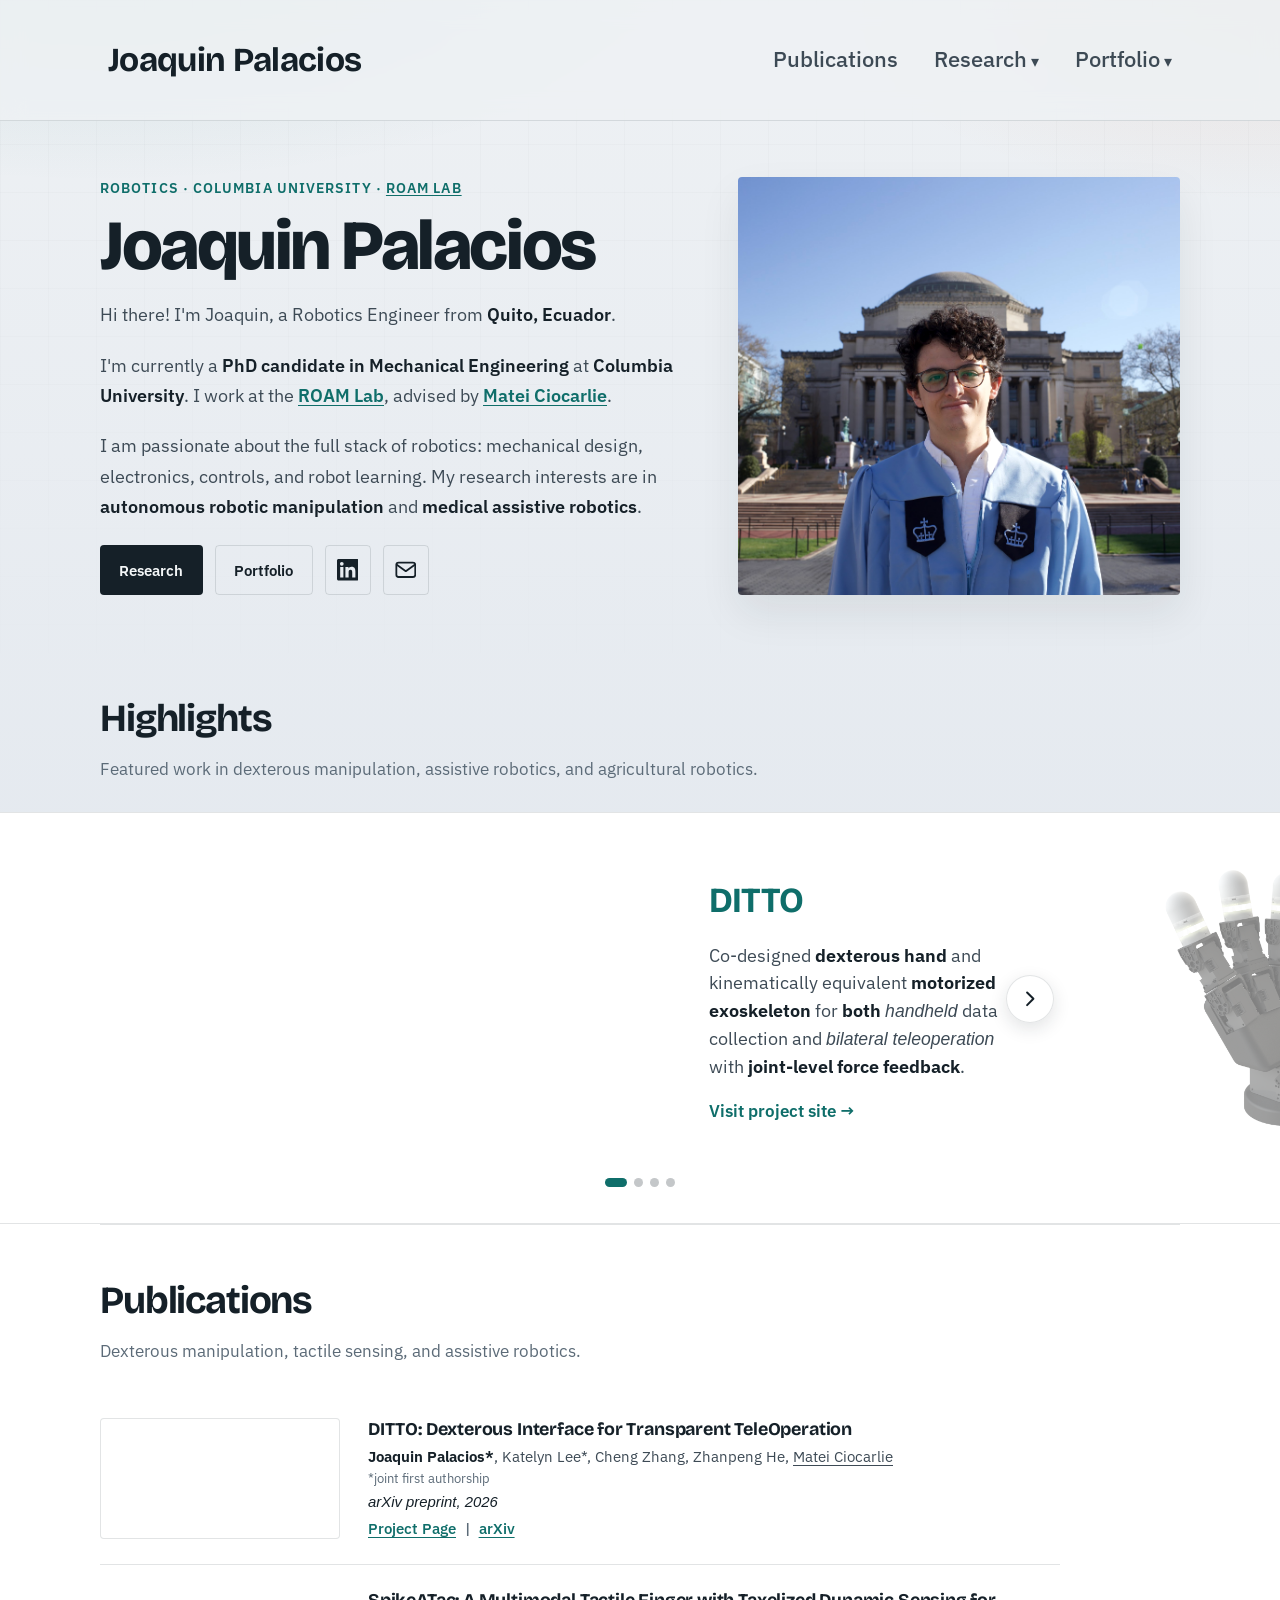
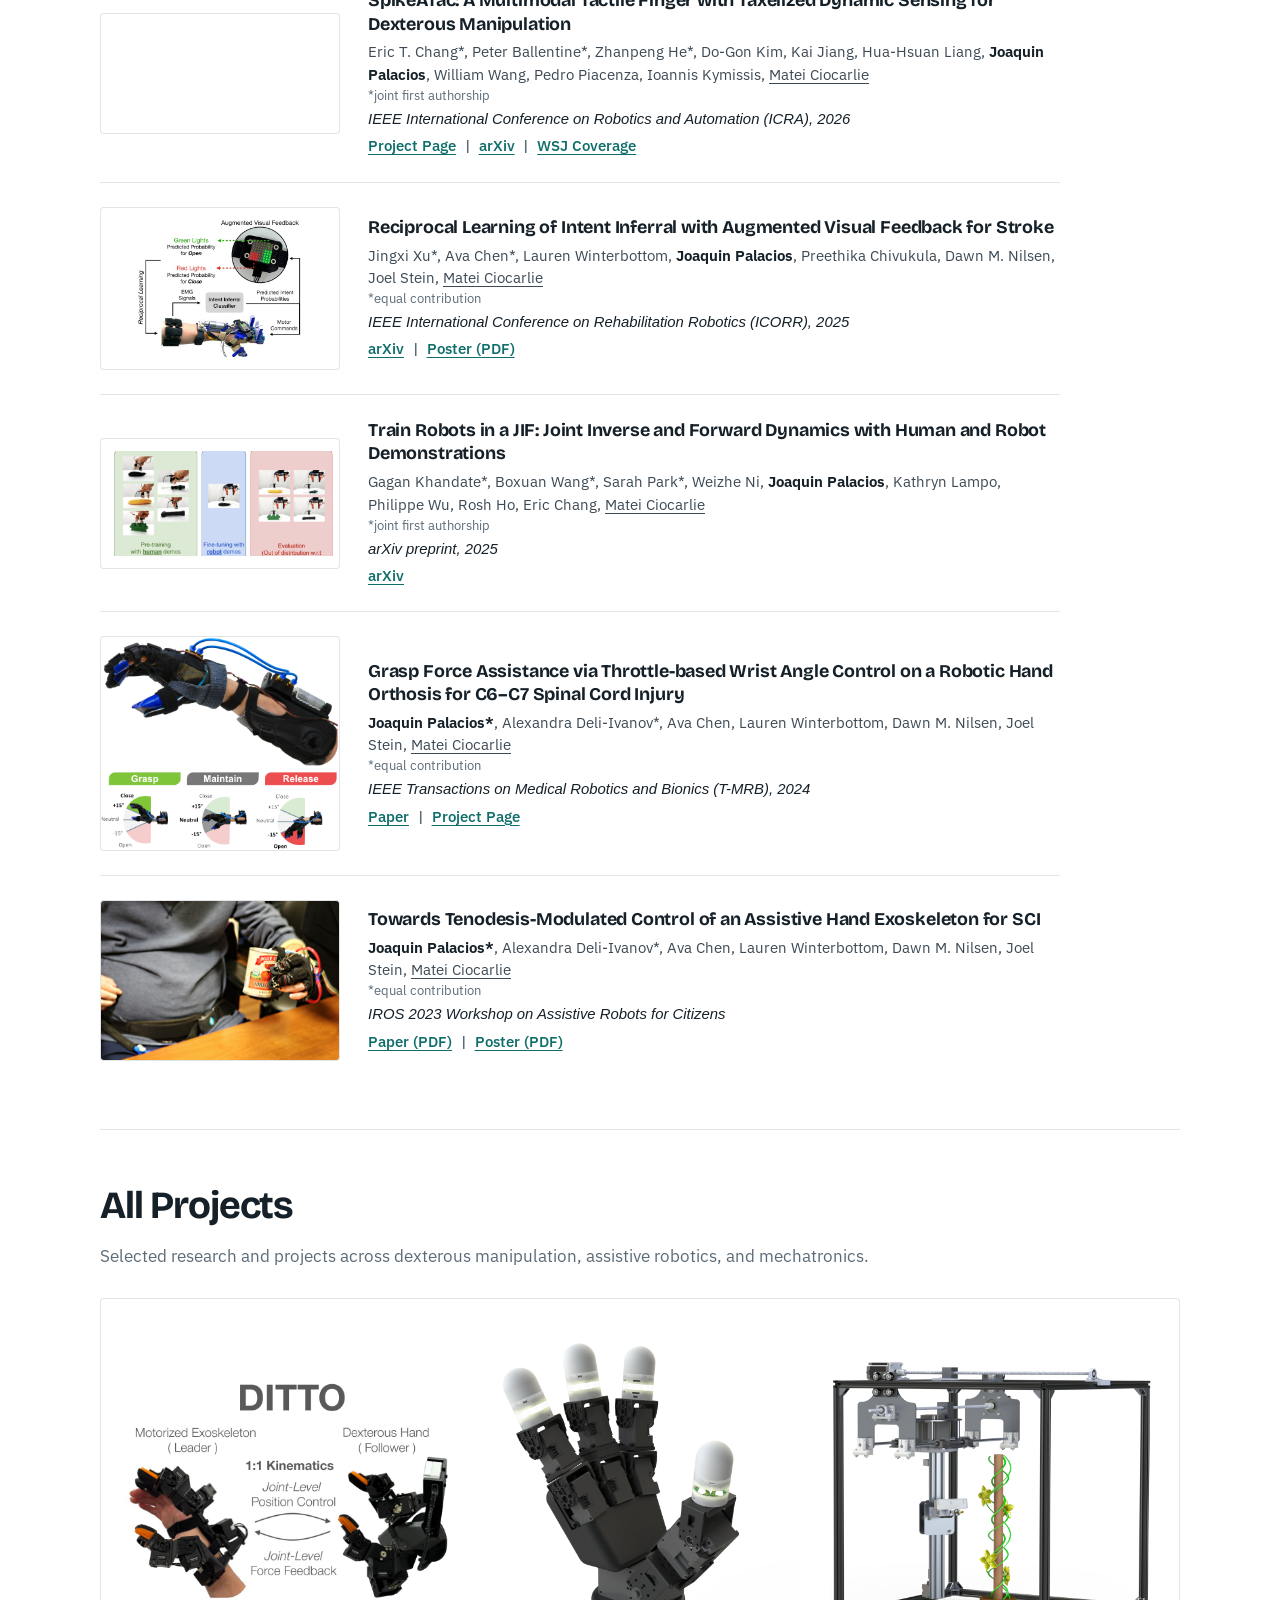
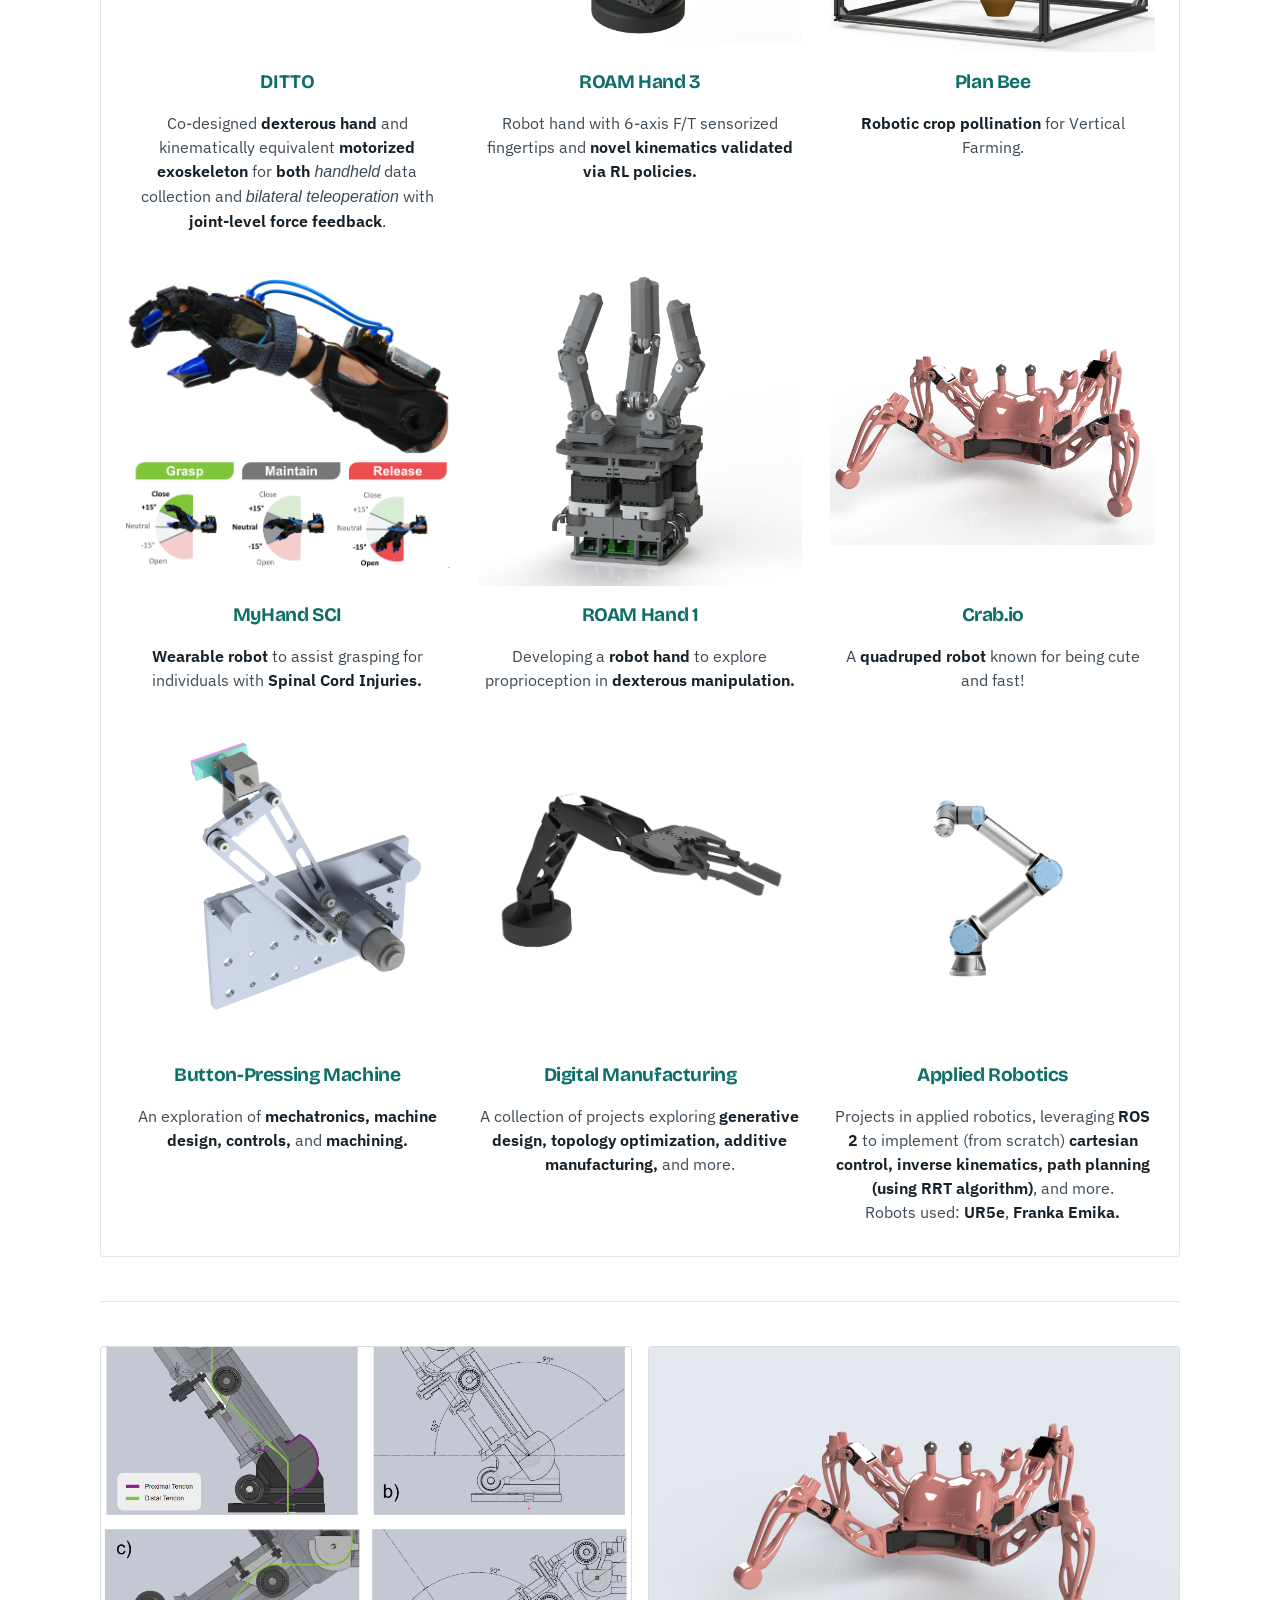
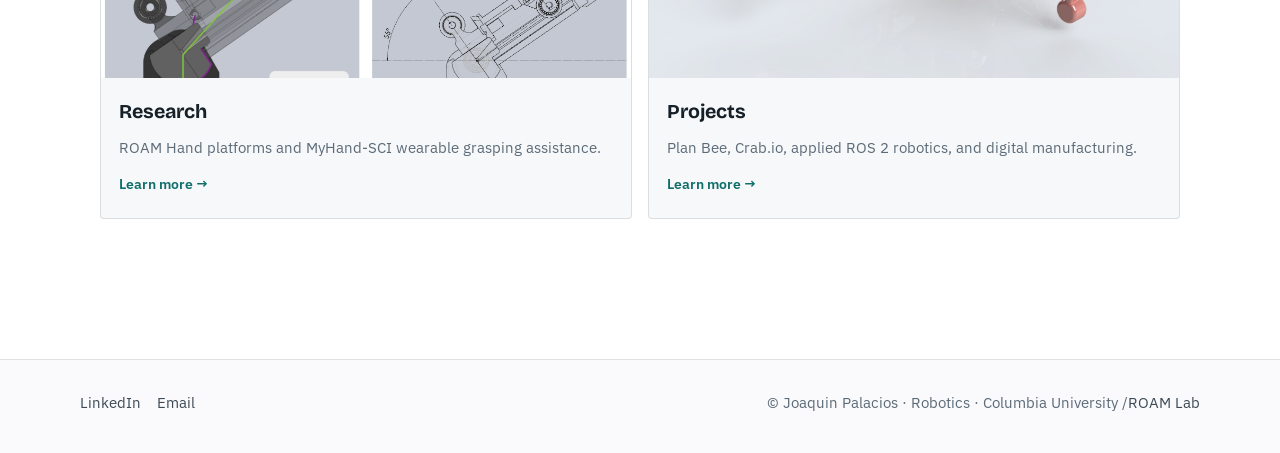
==== commit 4a31a1fb: "Format updates." ====
--- a/index.html
+++ b/index.html
@@ -8,7 +8,7 @@
   <link rel="preconnect" href="https://fonts.googleapis.com">
   <link rel="preconnect" href="https://fonts.gstatic.com" crossorigin>
   <link href="https://fonts.googleapis.com/css2?family=Bricolage+Grotesque:opsz,wght@12..96,500..800&family=IBM+Plex+Sans:wght@400;500;600;700&display=swap" rel="stylesheet">
-  <link rel="stylesheet" href="./assets/css/styles.css?v=37280140">
+  <link rel="stylesheet" href="./assets/css/styles.css?v=abb2a60c">
 </head>
 <body>
   <a class="skip-link" href="#content">Skip to content</a>
@@ -18,27 +18,25 @@
       <button class="nav-toggle" type="button" aria-expanded="false" aria-controls="site-nav">Menu</button>
       <nav class="nav" id="site-nav" aria-label="Primary">
         <a href="./#publications">Publications</a>
-        <details>
-          <summary>Research</summary>
+        <div class="nav-item has-menu">
+          <a class="nav-top" href="./research/">Research</a>
           <div class="submenu">
-            <a href="./research/">Overview</a>
           <a href="https://roamlab.github.io/ditto/" rel="noopener noreferrer">DITTO</a>
           <a href="./research/roam-hand-3/">ROAM Hand 3</a>
           <a href="./research/myhand-sci/">MyHand-SCI</a>
           <a href="./research/roam-hand/">ROAM Hand 1</a>
           </div>
-        </details>
-        <details>
-          <summary>Portfolio</summary>
+        </div>
+        <div class="nav-item has-menu">
+          <a class="nav-top" href="./portfolio/">Portfolio</a>
           <div class="submenu">
-            <a href="./portfolio/">Overview</a>
           <a href="./portfolio/plan-bee/">Plan Bee</a>
           <a href="./portfolio/crab-io/">Crab.io</a>
           <a href="./portfolio/button-pressing-machine/">Button-Pressing Machine</a>
+          <a href="./portfolio/digital-manufacturing/">Digital Manufacturing</a>
           <a href="./portfolio/applied-robotics/">Applied Robotics</a>
-          <a href="./portfolio/digital-manufacturing/">Digital Manufacturing</a>
-          </div>
-        </details>
+          </div>
+        </div>
       </nav>
     </div>
   </header>
@@ -62,8 +60,8 @@
         <div class="hero-actions">
           <a class="btn btn-primary" href="research/">Research</a>
           <a class="btn btn-ghost" href="portfolio/">Portfolio</a>
-          <a class="btn btn-ghost" href="https://www.linkedin.com/in/joaquin-b-palacios" rel="noopener noreferrer">LinkedIn</a>
-          <a class="btn btn-ghost" href="mailto:joaquin.palacios@columbia.edu">Email</a>
+          <a class="btn btn-ghost btn-icon" href="https://www.linkedin.com/in/joaquin-b-palacios" rel="noopener noreferrer" aria-label="LinkedIn" title="LinkedIn"><svg viewBox="0 0 24 24" aria-hidden="true" fill="currentColor"><path d="M20.45 20.45h-3.55v-5.57c0-1.33-.03-3.04-1.85-3.04-1.85 0-2.14 1.45-2.14 2.94v5.67H9.35V9h3.41v1.56h.05c.48-.9 1.64-1.85 3.37-1.85 3.6 0 4.27 2.37 4.27 5.46v6.28zM5.34 7.43a2.06 2.06 0 1 1 0-4.13 2.06 2.06 0 0 1 0 4.13zM7.12 20.45H3.56V9h3.56v11.45zM22.22 0H1.77C.79 0 0 .77 0 1.73v20.54C0 23.23.79 24 1.77 24h20.45c.98 0 1.78-.77 1.78-1.73V1.73C24 .77 23.2 0 22.22 0z"/></svg></a>
+          <a class="btn btn-ghost btn-icon" href="mailto:joaquin.palacios@columbia.edu" aria-label="Email" title="Email"><svg viewBox="0 0 24 24" aria-hidden="true" fill="none" stroke="currentColor" stroke-width="2" stroke-linecap="round" stroke-linejoin="round"><rect x="1.5" y="4" width="21" height="16" rx="2.5"/><path d="m2 6.5 10 7 10-7"/></svg></a>
         </div>
       </div>
       <div class="hero-media">
@@ -391,6 +389,6 @@
       <p>© Joaquin Palacios · Robotics · Columbia University / <a href="https://roam.me.columbia.edu/" rel="noopener noreferrer">ROAM Lab</a></p>
     </div>
   </footer>
-  <script src="./assets/js/main.js?v=7d8d8bed"></script>
+  <script src="./assets/js/main.js?v=f308d1f0"></script>
 </body>
 </html>
--- a/assets/css/styles.css
+++ b/assets/css/styles.css
@@ -182,29 +182,29 @@
   color: var(--accent);
 }
 
-.nav details {
+/* Research / Portfolio: the label links to the overview; hovering (or keyboard focus) reveals the projects. */
+.nav .has-menu {
   position: relative;
 }
 
-.nav summary {
-  list-style: none;
-  cursor: pointer;
-  color: var(--ink-soft);
-  font-size: var(--nav-link-size);
-  font-weight: 500;
-}
-
-.nav summary::-webkit-details-marker {
-  display: none;
-}
-
-.nav summary::after {
+.nav .nav-top::after {
   content: " ▾";
   font-size: 0.75em;
 }
 
-.nav details[open] summary {
+.nav .has-menu:hover > .nav-top,
+.nav .has-menu:focus-within > .nav-top {
   color: var(--accent);
+}
+
+/* Invisible bridge so the pointer can travel from the label to the dropdown without it closing. */
+.nav .has-menu::after {
+  content: "";
+  position: absolute;
+  left: 0;
+  right: 0;
+  top: 100%;
+  height: 0.75rem;
 }
 
 .nav .submenu {
@@ -219,6 +219,18 @@
   display: grid;
   gap: 0.15rem;
   z-index: 60;
+  opacity: 0;
+  visibility: hidden;
+  transform: translateY(-4px);
+  transition: opacity 0.15s ease, transform 0.15s ease, visibility 0s linear 0.15s;
+}
+
+.nav .has-menu:hover > .submenu,
+.nav .has-menu:focus-within > .submenu {
+  opacity: 1;
+  visibility: visible;
+  transform: none;
+  transition: opacity 0.15s ease, transform 0.15s ease, visibility 0s;
 }
 
 .nav .submenu a {
@@ -329,6 +341,17 @@
 .btn-ghost:hover {
   border-color: var(--accent);
   color: var(--accent);
+}
+
+/* Square logo buttons (LinkedIn, Email) sized to match the text buttons */
+.btn-icon {
+  padding: 0.7rem;
+}
+
+.btn-icon svg {
+  display: block;
+  width: 1.35rem;
+  height: 1.35rem;
 }
 
 .hero-media {
@@ -981,23 +1004,19 @@
 }
 
 /* Overview pages (Research, Portfolio) */
+/* Years stand out as a teal pill above each title */
 .overview-year {
-  margin: 0 0 0.35rem;
-  font-size: 0.8rem;
+  display: inline-block;
+  margin: 0 0 0.6rem;
+  padding: 0.2rem 0.65rem;
+  font-size: 0.82rem;
   font-weight: 650;
-  letter-spacing: 0.06em;
-  text-transform: uppercase;
+  letter-spacing: 0.02em;
   color: var(--accent);
-}
-
-.overview-link {
-  display: inline-block;
-  margin-top: 1rem;
-  font-weight: 600;
-  color: var(--accent);
-}
-
-.showcase-media,
+  background: var(--accent-soft);
+  border-radius: 999px;
+}
+
 .research-media {
   display: block;
   background: #fff;
@@ -1006,8 +1025,6 @@
   overflow: hidden;
 }
 
-.showcase-media img,
-.showcase-media video,
 .research-media img,
 .research-media video {
   display: block;
@@ -1018,77 +1035,46 @@
   transition: transform 0.4s ease;
 }
 
+/* Transparent renders sit directly on the page instead of a white panel. */
+.research-media.bare,
+.research-media.bare img {
+  background: transparent;
+  border-color: transparent;
+}
+
 /* Videos fill the frame instead of letterboxing. */
-.showcase-media video,
 .research-media video {
   object-fit: cover;
 }
 
-.showcase-media:hover img,
 .research-media:hover img {
   transform: scale(1.03);
 }
 
-.showcase-copy h2,
 .research-copy h2 {
   font-family: var(--font-display);
   letter-spacing: -0.02em;
   margin: 0 0 0.6rem;
 }
 
-.showcase-copy h2 a,
 .research-copy h2 a {
   color: var(--ink);
   text-decoration: none;
 }
 
-.showcase-copy h2 a:hover,
 .research-copy h2 a:hover {
   color: var(--accent);
 }
 
-.showcase-copy p,
 .research-copy p {
   margin: 0 0 0.6rem;
   color: var(--ink-soft);
   line-height: 1.6;
 }
 
-.showcase-copy p strong,
 .research-copy p strong {
   color: var(--ink);
   font-weight: 650;
-}
-
-/* Portfolio: large alternating image / text rows */
-.showcase {
-  display: grid;
-  gap: 4.5rem;
-  padding: 1rem 0 2rem;
-}
-
-.showcase-row {
-  display: grid;
-  grid-template-columns: minmax(0, 1.2fr) minmax(0, 1fr);
-  gap: 3rem;
-  align-items: center;
-}
-
-/* Odd rows put the image on the right; flip the columns so it keeps the wider track. */
-.showcase-row:nth-child(odd) {
-  grid-template-columns: minmax(0, 1fr) minmax(0, 1.2fr);
-}
-
-.showcase-row:nth-child(odd) .showcase-media {
-  order: 2;
-}
-
-.showcase-copy h2 {
-  font-size: clamp(1.7rem, 3vw, 2.3rem);
-}
-
-.showcase-copy p {
-  font-size: 1.05rem;
 }
 
 /* Research: two-column cards */
@@ -1108,20 +1094,6 @@
 }
 
 @media (max-width: 760px) {
-  .showcase {
-    gap: 3rem;
-  }
-
-  .showcase-row,
-  .showcase-row:nth-child(odd) {
-    grid-template-columns: 1fr;
-    gap: 1.25rem;
-  }
-
-  .showcase-row:nth-child(odd) .showcase-media {
-    order: 0;
-  }
-
   .research-grid {
     grid-template-columns: 1fr;
   }
@@ -1389,12 +1361,30 @@
     flex-wrap: wrap;
   }
 
+  /* Phone: the opened menu lists every project, indented under its section. */
+  .nav .nav-top::after,
+  .nav .has-menu::after {
+    content: none;
+  }
+
   .nav .submenu {
     position: static;
+    min-width: 0;
+    margin: 0.2rem 0 0.4rem;
+    padding: 0 0 0 1rem;
     box-shadow: none;
     border: 0;
+    border-left: 2px solid var(--line);
     background: transparent;
-    padding-left: 0.5rem;
+    opacity: 1;
+    visibility: visible;
+    transform: none;
+    transition: none;
+  }
+
+  .nav .submenu a {
+    padding: 0.35rem 0.5rem;
+    font-size: calc(var(--nav-link-size) * 0.85);
   }
 }
 
